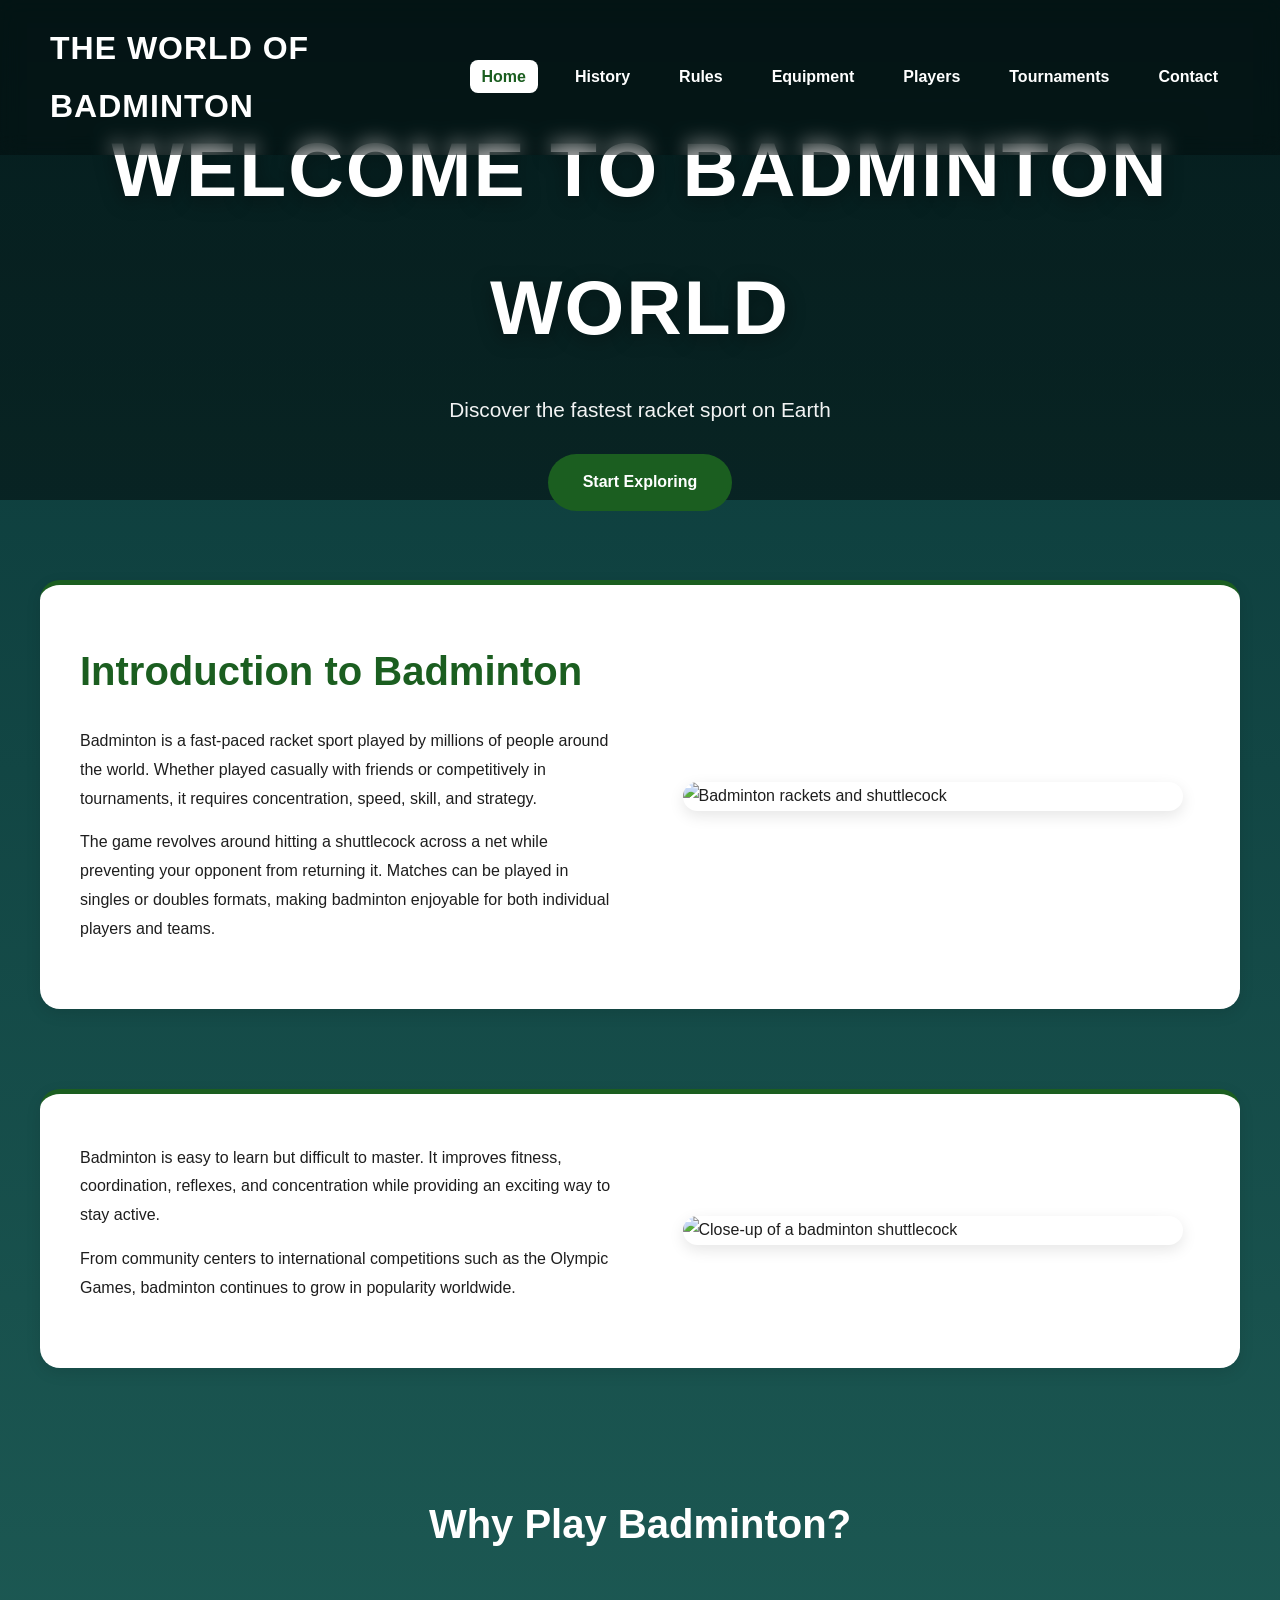
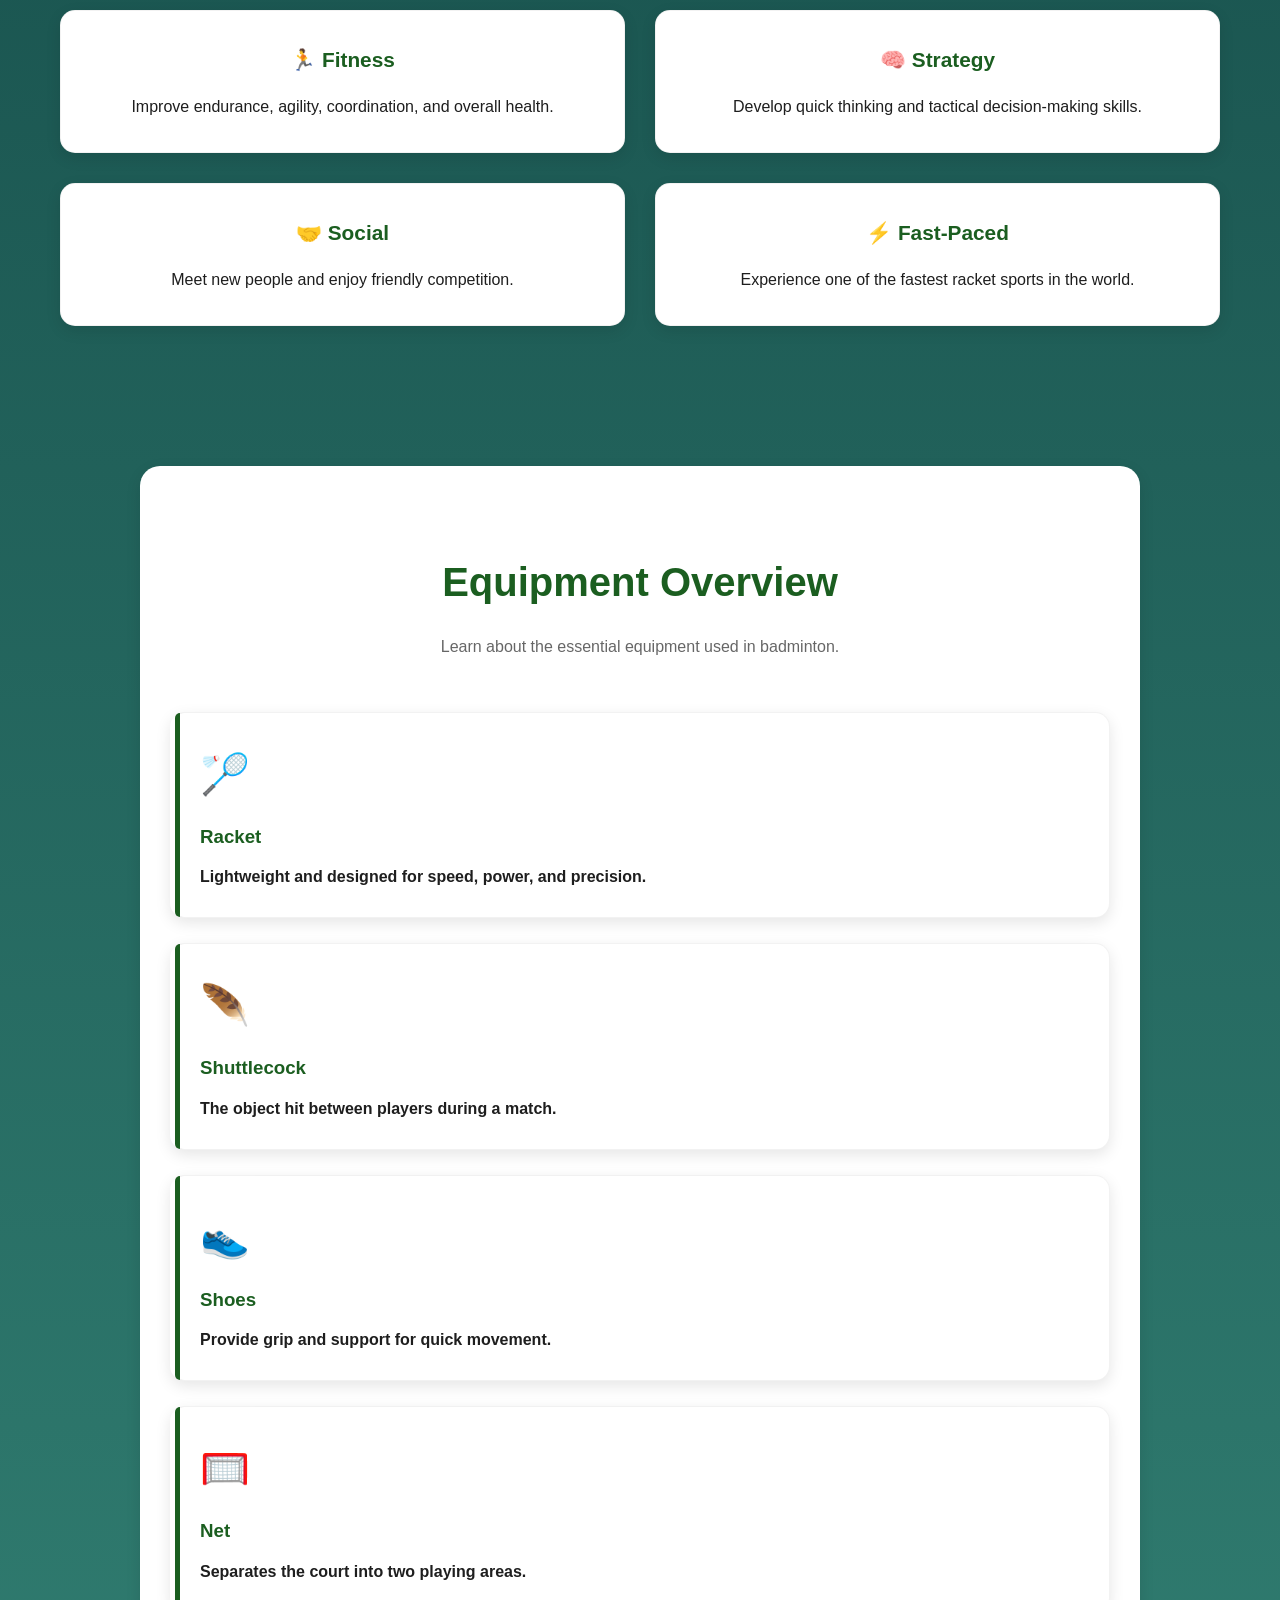
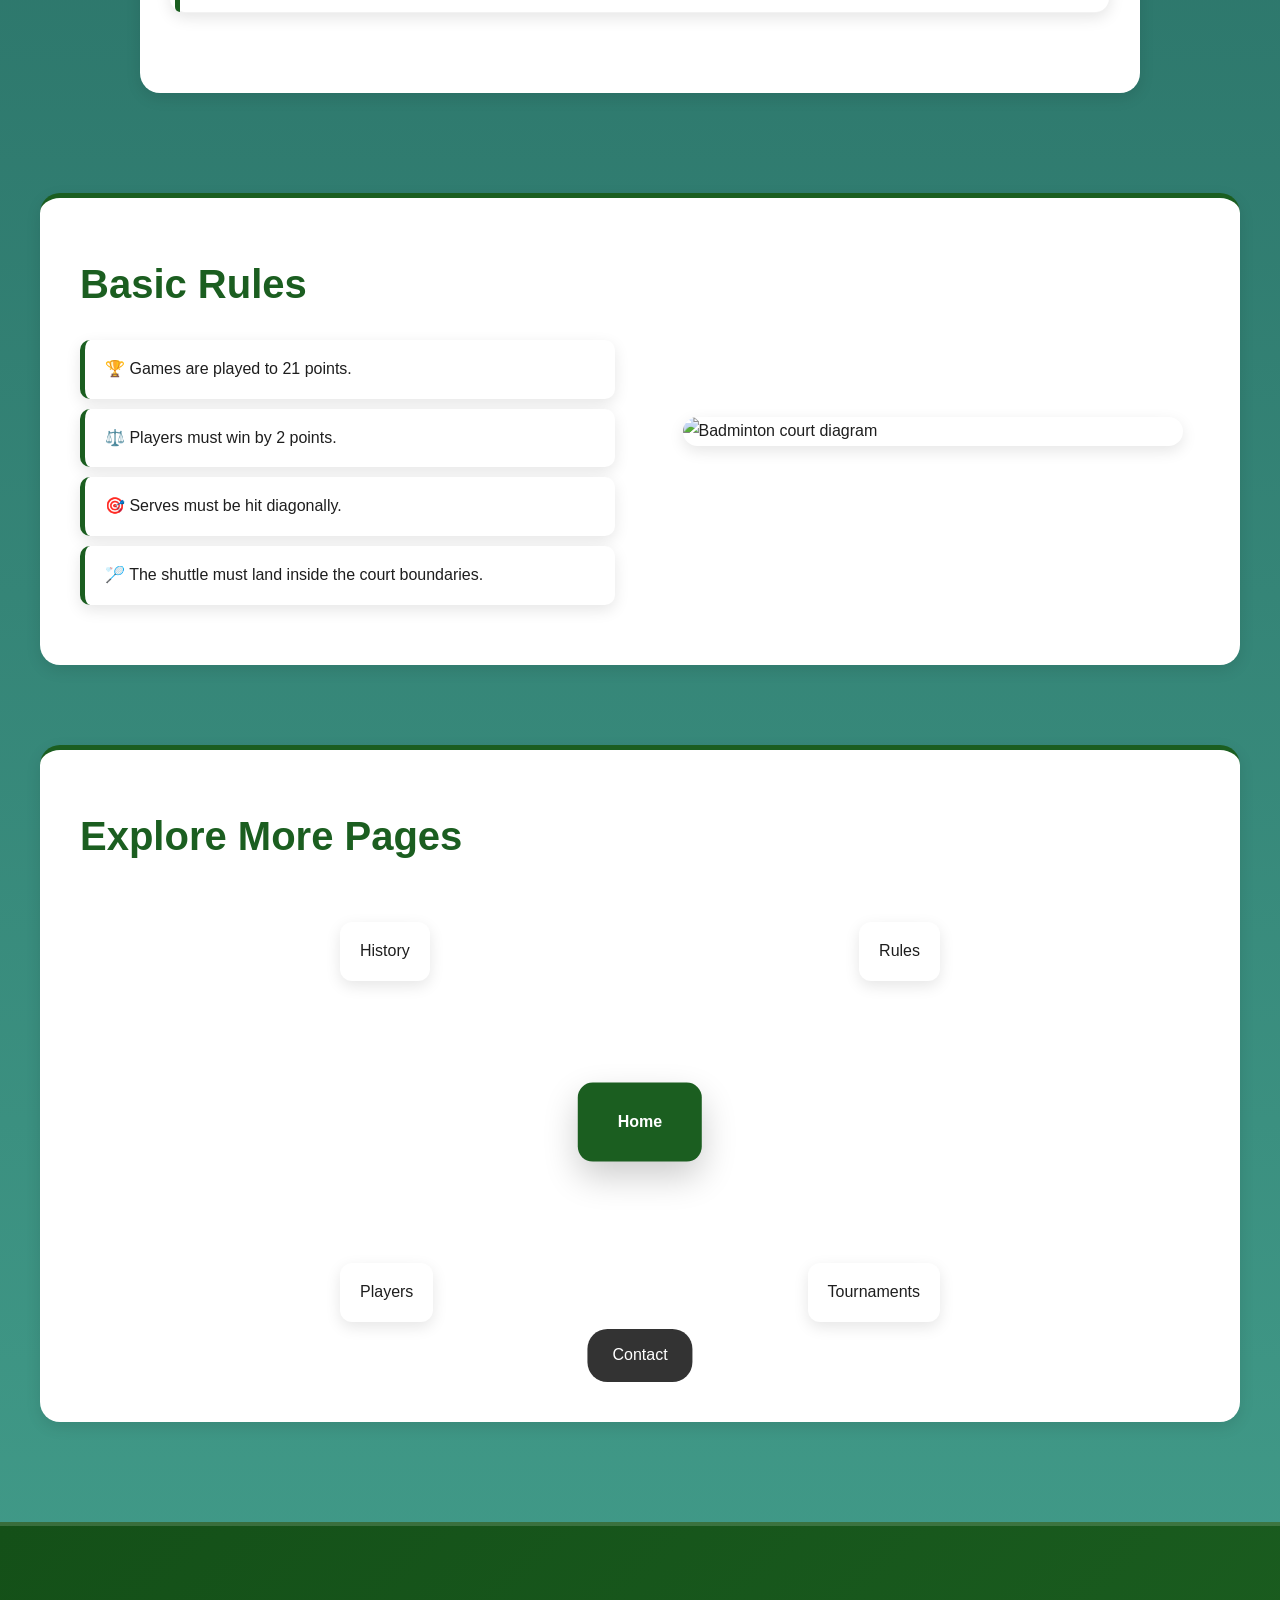
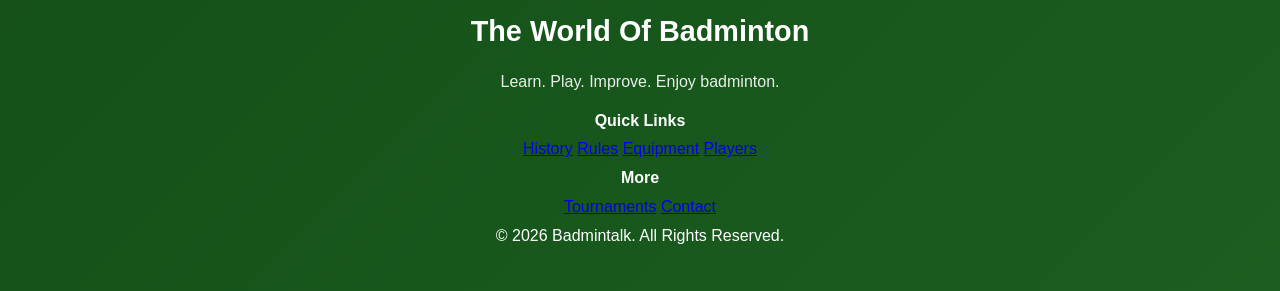
==== index.html @ 22f4d8a2 "final-project-first-update" ====
<!doctype html>
<html lang="en">
  <head>
    <meta charset="UTF-8" />
    <meta name="viewport" content="width=device-width, initial-scale=1.0" />

    <title>The World of Badminton | Home</title>

    <link rel="stylesheet" href="ext-styling/stylesheets.css" />
  </head>

  <body>
    <!-- move nav out of the hero so sticky/fixed behaviour applies to the viewport -->
    <nav class="navbar">
      <h1 class="logo">The World Of Badminton</h1>

      <ul class="nav-links">
        <li><a href="index.html" class="active">Home</a></li>
        <li><a href="history.html">History</a></li>
        <li><a href="rules.html">Rules</a></li>
        <li><a href="equipment.html">Equipment</a></li>
        <li><a href="players.html">Players</a></li>
        <li><a href="tournaments.html">Tournaments</a></li>
        <li><a href="contact.html">Contact</a></li>
      </ul>
    </nav>

    <!-- HERO SECTION -->
    <header class="hero">
      <div class="hero-content">
        <h2>WELCOME TO BADMINTON WORLD</h2>

        <p>Discover the fastest racket sport on Earth</p>

        <a href="#intro" class="hero-btn">Start Exploring</a>
      </div>
    </header>

    <main>
      <!-- INTRODUCTION -->
      <section id="intro" class="intro section">
        <div class="intro-text">
          <h2>Introduction to Badminton</h2>

          <p>
            Badminton is a fast-paced racket sport played by millions of people
            around the world. Whether played casually with friends or
            competitively in tournaments, it requires concentration, speed,
            skill, and strategy.
          </p>

          <p>
            The game revolves around hitting a shuttlecock across a net while
            preventing your opponent from returning it. Matches can be played in
            singles or doubles formats, making badminton enjoyable for both
            individual players and teams.
          </p>
        </div>

        <div class="intro-image">
          <img
            src="https://badmintonbangkok.com/wp-content/uploads/2024/10/steptodown.com529313-1024x676.jpg"
            alt="Badminton rackets and shuttlecock"
            loading="lazy" />
        </div>
      </section>

      <!-- INTRODUCTION PART 2 -->
      <section class="intro section">
        <div class="intro-text">
          <p>
            Badminton is easy to learn but difficult to master. It improves
            fitness, coordination, reflexes, and concentration while providing
            an exciting way to stay active.
          </p>

          <p>
            From community centers to international competitions such as the
            Olympic Games, badminton continues to grow in popularity worldwide.
          </p>
        </div>

        <div class="intro-image">
          <img
            src="https://blog.playo.co/wp-content/uploads/2017/05/feather-shuttlecocks.jpg"
            alt="Close-up of a badminton shuttlecock"
            loading="lazy" />
        </div>
      </section>

      <!-- BENEFITS -->
      <section class="benefits">
        <h2 style="color: white">Why Play Badminton?</h2>

        <div class="benefit-container">
          <div class="benefit-card">
            <h3>🏃 Fitness</h3>
            <p>Improve endurance, agility, coordination, and overall health.</p>
          </div>

          <div class="benefit-card">
            <h3>🧠 Strategy</h3>
            <p>Develop quick thinking and tactical decision-making skills.</p>
          </div>

          <div class="benefit-card">
            <h3>🤝 Social</h3>
            <p>Meet new people and enjoy friendly competition.</p>
          </div>

          <div class="benefit-card">
            <h3>⚡ Fast-Paced</h3>
            <p>Experience one of the fastest racket sports in the world.</p>
          </div>
        </div>
      </section>

      <!-- EQUIPMENT -->
      <section class="equipment">
        <h2>Equipment Overview</h2>

        <p class="equipment-intro">
          Learn about the essential equipment used in badminton.
        </p>

        <div class="timeline">
          <div class="timeline-item">
            <div class="icon">🏸</div>

            <h3>Racket</h3>

            <div class="card-preview">
              Lightweight and designed for speed, power, and precision.
            </div>

            <div class="card-details">
              A badminton racket is typically made from graphite or carbon
              fiber, allowing players to generate power while maintaining
              control.
            </div>
          </div>

          <div class="timeline-item">
            <div class="icon">🪶</div>

            <h3>Shuttlecock</h3>

            <div class="card-preview">
              The object hit between players during a match.
            </div>

            <div class="card-details">
              Shuttlecocks are made from feathers or synthetic materials and are
              designed to fly cork-first for maximum accuracy.
            </div>
          </div>

          <div class="timeline-item">
            <div class="icon">👟</div>

            <h3>Shoes</h3>

            <div class="card-preview">
              Provide grip and support for quick movement.
            </div>

            <div class="card-details">
              Specialized badminton shoes offer traction, cushioning, and
              stability during rapid direction changes.
            </div>
          </div>

          <div class="timeline-item">
            <div class="icon">🥅</div>

            <h3>Net</h3>

            <div class="card-preview">
              Separates the court into two playing areas.
            </div>

            <div class="card-details">
              The net stands at an official height of 1.55 metres and forms the
              central challenge of the game.
            </div>
          </div>
        </div>
      </section>

      <!-- RULES -->
      <section class="rules section">
        <div class="intro-text">
          <h2>Basic Rules</h2>

          <ul class="rules-list">
            <li>🏆 Games are played to 21 points.</li>
            <li>⚖️ Players must win by 2 points.</li>
            <li>🎯 Serves must be hit diagonally.</li>
            <li>🏸 The shuttle must land inside the court boundaries.</li>
          </ul>
        </div>

        <div class="intro-image">
          <img
            src="https://www.pescholar.com/wp-content/uploads/2015/03/The-Badminton-Court.png"
            alt="Badminton court diagram"
            loading="lazy" />
        </div>
      </section>

      <!-- EXPLORE MORE -->
      <section class="explore section">
        <h2>Explore More Pages</h2>

        <div class="hub">
          <a href="history.html" class="hub-item top-left"> History </a>

          <a href="rules.html" class="hub-item top-right"> Rules </a>

          <a href="index.html" class="hub-center"> Home </a>

          <a href="players.html" class="hub-item bottom-left"> Players </a>

          <a href="tournaments.html" class="hub-item bottom-right">
            Tournaments
          </a>

          <a href="contact.html" class="hub-contact"> Contact </a>
        </div>
      </section>
    </main>

    <!-- FOOTER -->
    <footer class="footer">
      <div class="footer-grid">
        <div class="footer-content">
          <h3>The World Of Badminton</h3>

          <p>Learn. Play. Improve. Enjoy badminton.</p>
        </div>

        <div>
          <h4>Quick Links</h4>

          <a href="history.html">History</a>
          <a href="rules.html">Rules</a>
          <a href="equipment.html">Equipment</a>
          <a href="players.html">Players</a>
        </div>

        <div>
          <h4>More</h4>

          <a href="tournaments.html">Tournaments</a>
          <a href="contact.html">Contact</a>
        </div>
      </div>

      <div class="footer-bottom">
        <p>© 2026 Badmintalk. All Rights Reserved.</p>
      </div>
    </footer>

    <button id="backToTop" class="back-to-top">↑ Top</button>

    <script>
      const btn = document.getElementById("backToTop");

      window.addEventListener("scroll", () => {
        if (window.scrollY > 300) {
          btn.classList.add("show");
        } else {
          btn.classList.remove("show");
        }
      });

      btn.addEventListener("click", () => {
        window.scrollTo({
          top: 0,
          behavior: "smooth",
        });
      });
    </script>
  </body>
</html>
---- ext-styling/stylesheets.css ----
/* ==========================================
   RESET
========================================== */

* {
  margin: 0;
  padding: 0;
  box-sizing: border-box;
}

html {
  scroll-behavior: smooth;
}

img {
  display: block;
}

/* ==========================================
   VARIABLES
========================================== */

:root {
  --primary-color: #1b5e20;
  --primary-dark: #145018;

  --background: #f5f7f6;
  --card: #ffffff;

  --text: #1e1e1e;
  --muted: rgba(0, 0, 0, 0.6);

  --shadow: 0 5px 15px rgba(0, 0, 0, 0.1);
  --shadow-hover: 0 15px 35px rgba(0, 0, 0, 0.2);

  --transition: all 0.3s ease;
}

/* ==========================================
   BODY
========================================== */

body {
  font-family: "Segoe UI", Roboto, Arial, sans-serif;

  background: #44a08d; /* fallback for old browsers */
  background: -webkit-linear-gradient(
    to bottom,
    #093637,
    #44a08d
  ); /* Chrome 10-25, Safari 5.1-6 */
  background: linear-gradient(
    to bottom,
    #093637,
    #44a08d
  ); /* W3C, IE 10+/ Edge, Firefox 16+, Chrome 26+, Opera 12+, Safari 7+ */

  color: var(--text);

  line-height: 1.8;

  overflow-x: hidden;
}

/* ==========================================
   HERO SECTION
========================================== */

.hero {
  position: relative;
  overflow: visible;

  height: 500px;

  color: white;

  display: flex;
  flex-direction: column;

  padding-top: 80px; /* add spacing so the hero content is not hidden beneath the fixed navbar */
}

.hero::before {
  content: "";

  position: absolute;
  inset: 0;

  background-image:
    linear-gradient(rgba(0, 0, 0, 0.45), rgba(0, 0, 0, 0.45)),
    url("https://images.openai.com/static-rsc-4/F_uAPFXqcrpmjZJTTaf5KxWS-yRHz08NlOrQGV2LNRx4NpGJl9BcJRtt8ZIvnO-WuC7kIMd8fxyaydSPtPWAZKSweG1m9QFOAY2MnLPBwS7YlMt0KnFQhBC_vXHfKa198QEHNE642cEExJNS7W6gVJNcdIFJjKU4L7k0ktnJ-wSKwg2uavGc6cbCDHh0Rzgw?purpose=fullsize");

  background-size: cover;
  background-position: center;

  z-index: -1;

  animation: zoomInOut 12s ease-in-out infinite;
}

@keyframes zoomInOut {
  0% {
    transform: scale(1);
  }

  50% {
    transform: scale(1.08);
  }

  100% {
    transform: scale(1);
  }
}

/* ==========================================
  NAVIGATION
========================================== */

.navbar {
  display: flex;
  justify-content: space-between;
  align-items: center;

  /* make navbar fixed to viewport so it stays visible while scrolling */
  position: fixed;
  top: 0;
  left: 0;
  right: 0;
  width: 100%;

  padding: 20px 50px;

  background: rgba(0, 0, 0, 0.3);
  transition: background 0.3s ease;

  backdrop-filter: blur(10px);

  z-index: 1000;
}

.logo {
  font-size: 2rem;
  font-weight: 800;

  letter-spacing: 1px;

  text-transform: uppercase;

  color: white;
}

.nav-links {
  display: flex;

  list-style: none;

  gap: 25px;
}

.nav-links a {
  text-decoration: none;

  color: white;

  font-weight: 600;

  padding: 8px 12px;

  border-radius: 8px;

  transition: var(--transition);
}

.nav-links a:hover {
  background: rgba(255, 255, 255, 0.15);

  color: white;
}

nav a.active {
  background: white;

  color: var(--primary-color);

  border-radius: 8px;
}

/* ==========================================
   HERO CONTENT
========================================== */

.hero-content {
  flex: 1;

  display: flex;
  flex-direction: column;

  justify-content: center;
  align-items: center;

  text-align: center;

  padding: 20px;
}

.hero-content h2 {
  font-size: clamp(3rem, 6vw, 5rem);

  font-weight: 800;

  letter-spacing: 2px;

  margin-bottom: 15px;

  text-shadow: 0 4px 20px rgba(0, 0, 0, 0.4);
}

.hero-content p {
  font-size: 1.3rem;

  opacity: 0.95;
}

.hero-btn {
  display: inline-block;

  margin-top: 25px;

  padding: 14px 35px;

  background: var(--primary-color);

  color: white;

  text-decoration: none;

  font-weight: 700;

  border-radius: 50px;

  transition: var(--transition);
}

.hero-btn:hover {
  background: var(--primary-dark);

  transform: translateY(-3px);
}

.history-hero::before {
  background-image:
    linear-gradient(rgba(0, 0, 0, 0.45), rgba(0, 0, 0, 0.45)),
    url("YOUR-HISTORY-IMAGE.jpg");
}

/* ==========================================
   SHARED SECTION STYLE
========================================== */

.section {
  max-width: 1200px;

  margin: 80px auto;

  padding: 50px 40px;
  border-top: 5px solid var(--primary-color);

  background: var(--card);

  border-radius: 20px;

  box-shadow: var(--shadow);

  transition:
    transform 0.3s ease,
    box-shadow 0.3s ease;
}

.section:hover {
  transform: translateY(-8px);

  box-shadow: var(--shadow-hover);
}

.section h2 {
  font-size: 2.5rem;
  color: var(--primary-color);
  margin-bottom: 25px;
}
/* ==========================================
   INTRO SECTIONS
========================================== */

.intro {
  display: flex;
  align-items: center;

  gap: 50px;

  background: var(--card);

  border-radius: 20px;

  box-shadow: var(--shadow);

  transition: var(--transition);
}

.intro-text {
  flex: 1;
}

.intro-text h2 {
  color: var(--primary-color);

  margin-bottom: 20px;

  font-size: 2.5rem;
}

.intro-text p {
  margin-bottom: 15px;

  line-height: 1.8;
}

.intro-image {
  flex: 1;

  display: flex;
  justify-content: center;
}

.intro-image img {
  width: 100%;

  max-width: 500px;

  height: auto;

  border-radius: 15px;

  box-shadow: var(--shadow);

  transition: transform 0.4s ease;
}

.intro-image img:hover {
  transform: scale(1.03);
}

/* ==========================================
   BENEFITS SECTION
========================================== */

.benefits {
  max-width: 1200px;

  margin: 80px auto;

  padding: 40px 20px;
}

.benefits h2 {
  text-align: center;

  color: var(--primary-color);

  margin-bottom: 50px;

  font-size: 2.5rem;
}

.benefit-container {
  display: grid;

  grid-template-columns: repeat(2, 1fr);

  gap: 30px;
}

.benefit-card {
  background: linear-gradient(145deg, #ffffff, #f3f7f4);
  border: 1px solid rgba(0, 0, 0, 0.05);

  padding: 30px;

  border-radius: 15px;

  text-align: center;

  box-shadow: var(--shadow);

  transition: var(--transition);
  background: white;
  border: 1px solid rgba(0, 0, 0, 0.05);

  padding: 30px;

  border-radius: 15px;

  box-shadow: 0 5px 15px rgba(0, 0, 0, 0.1);

  transition: 0.3s;
}

.benefit-card:hover {
  transform: translateY(-8px);

  box-shadow: var(--shadow-hover);
}

.benefit-card h3 {
  color: var(--primary-color);

  font-size: 1.3rem;

  margin-bottom: 15px;
}

.benefit-card p {
  color: var(--text);
}

/* ==========================================
   TABLET & MOBILE
========================================== */

@media (max-width: 768px) {
  .navbar {
    flex-direction: column;

    gap: 20px;

    padding: 20px;
  }

  .nav-links {
    flex-wrap: wrap;

    justify-content: center;
  }

  .intro {
    flex-direction: column;

    text-align: center;
  }

  .intro-image img {
    max-width: 100%;
  }

  .benefit-container {
    grid-template-columns: 1fr;
  }
}

.benefit-card:hover {
  transform: translateY(-8px);

  box-shadow: 0 15px 35px rgba(0, 0, 0, 0.2);
}

.benefit-card h3 {
  margin-bottom: 15px;
}

.equipment {
  max-width: 1000px;

  margin: 100px auto;

  padding: 80px 30px;

  text-align: center;

  background: var(--card);

  border-radius: 20px;

  box-shadow: var(--shadow);
}

.equipment h2 {
  color: var(--primary-color);

  margin-bottom: 15px;

  font-size: 2.5rem;
}

.equipment-intro {
  margin-bottom: 50px;

  color: var(--muted);
}

/* Timeline layout */
.timeline {
  display: flex;
  flex-direction: column;

  gap: 25px;
}

/* Equipment cards */
.timeline-item {
  background: white;
  border: 1px solid rgba(0, 0, 0, 0.05);
  position: relative;

  padding: 25px;

  border-radius: 15px;

  box-shadow: var(--shadow);

  text-align: left;

  transition: var(--transition);

  cursor: pointer;

  border-left: 5px solid transparent;
}

.timeline-item::before {
  content: "";

  position: absolute;

  top: 0;
  left: 0;

  width: 5px;
  height: 100%;

  background: var(--primary-color);

  border-radius: 10px 0 0 10px;
}

.timeline-item:hover {
  transform: translateY(-8px);

  box-shadow: var(--shadow-hover);
  background: white;
  border-left: 5px solid var(--primary-color);
}

.icon {
  font-size: 2.5rem;

  margin-bottom: 10px;
}

.timeline-item h3 {
  color: var(--primary-color);

  margin-bottom: 10px;
}

.card-preview {
  font-weight: 600;

  color: var(--text);
}

.card-details {
  max-height: 0;

  overflow: hidden;

  opacity: 0;

  margin-top: 0;

  transition: all 0.4s ease;

  color: var(--muted);
}

.timeline-item:hover .card-details {
  max-height: 300px;

  opacity: 1;

  margin-top: 15px;
}

/* ==========================================
   RULES SECTION
========================================== */

.rules {
  display: flex;

  align-items: center;

  gap: 50px;
}

.rules-list {
  list-style: none;
}

.rules-list li {
  background: white;

  margin: 10px 0;

  padding: 15px 20px;

  border-left: 5px solid var(--primary-color);

  border-radius: 10px;

  box-shadow: var(--shadow);

  transition: var(--transition);
}

.rules-list li:hover {
  transform: translateX(8px);

  border-left-width: 10px;

  box-shadow: var(--shadow-hover);
}

/* ==========================================
   EXPLORE HUB
========================================== */

.hub {
  position: relative;

  max-width: 600px;

  height: 400px;

  margin: 50px auto;
}

.hub-item {
  position: absolute;

  background: white;

  padding: 15px 20px;

  border-radius: 12px;

  text-decoration: none;

  color: var(--text);

  box-shadow: var(--shadow);

  transition: var(--transition);
}

.hub-item:hover {
  transform: scale(1.08);

  box-shadow: var(--shadow-hover);
}

.hub-center {
  position: absolute;

  top: 50%;
  left: 50%;

  transform: translate(-50%, -50%);

  background: var(--primary-color);

  color: white;

  padding: 25px 40px;

  border-radius: 15px;

  text-decoration: none;

  font-weight: bold;

  box-shadow: var(--shadow-hover);

  transition: var(--transition);
}

.hub-center:hover {
  transform: translate(-50%, -50%) scale(1.05);
}

.top-left {
  top: 0;
  left: 0;
}

.top-right {
  top: 0;
  right: 0;
}

.bottom-left {
  bottom: 0;
  left: 0;
}

.bottom-right {
  bottom: 0;
  right: 0;
}

.hub-contact {
  position: absolute;

  bottom: -60px;
  left: 50%;

  transform: translateX(-50%);

  background: #333;

  color: white;

  padding: 12px 25px;

  border-radius: 20px;

  text-decoration: none;

  transition: var(--transition);
}

.hub-contact:hover {
  background: black;

  transform: translateX(-50%) scale(1.05);
}

/* ==========================================
   FOOTER
========================================== */

.footer {
  background: linear-gradient(
    135deg,
    var(--primary-dark),
    var(--primary-color)
  );

  color: white;

  padding: 80px 20px 40px;

  margin-top: 100px;

  text-align: center;

  border-top: 4px solid rgba(255, 255, 255, 0.15);
}

.footer-content h3 {
  font-size: 1.8rem;

  margin-bottom: 10px;
}

.footer-content p {
  margin: 10px 0;

  opacity: 0.9;
}

.footer-small {
  margin-top: 20px;

  font-size: 0.85rem;

  opacity: 0.7;
}

/* ==========================================
   FINAL MOBILE POLISH
========================================== */

@media (max-width: 768px) {
  .rules {
    flex-direction: column;

    text-align: center;
  }

  .hub {
    height: auto;

    display: flex;

    flex-direction: column;

    gap: 20px;
  }

  .hub-item,
  .hub-center,
  .hub-contact {
    position: static;

    transform: none;

    width: 100%;
    text-align: center;
  }
}

/*back to top button*/

.back-to-top {
  position: fixed;
  bottom: 25px;
  right: 25px;

  background: var(--primary-color);
  color: white;

  border: none;
  border-radius: 50px;

  padding: 12px 16px;
  font-size: 14px;
  font-weight: bold;

  cursor: pointer;

  box-shadow: var(--shadow);

  opacity: 0;
  visibility: hidden;

  transform: translateY(20px);
  transition: all 0.3s ease;
}

.back-to-top:hover {
  background: var(--primary-dark);
  transform: translateY(-2px);
}

.back-to-top.show {
  opacity: 1;
  visibility: visible;
  transform: translateY(0);
}

/*timeline*/
.history-timeline {
  text-align: center;
}

.history-timeline h2 {
  color: var(--primary-color);
  margin-bottom: 40px;
}

.milestone-grid {
  display: grid;
  grid-template-columns: repeat(auto-fit, minmax(220px, 1fr));
  gap: 25px;
}

.milestone-card {
  background: white;
  padding: 30px;
  border-radius: 15px;
  box-shadow: var(--shadow);

  transition: all 0.3s ease;
}

.milestone-card:hover {
  transform: translateY(-10px);
  box-shadow: var(--shadow-hover);
}

.milestone-card h3 {
  color: var(--primary-color);
  font-size: 2rem;
  margin-bottom: 10px;
}

/* History Fun Facts */

.history-facts {
  text-align: center;
}

.history-facts h2 {
  color: var(--primary-color);
  margin-bottom: 50px;
}

.facts-grid {
  display: grid;
  grid-template-columns: repeat(auto-fit, minmax(240px, 1fr));

  gap: 30px;
}

.fact-card {
  background: white;

  padding: 35px 25px;

  border-radius: 20px;

  box-shadow: var(--shadow);

  transition: all 0.3s ease;
}

.fact-card:hover {
  transform: translateY(-10px);

  box-shadow: var(--shadow-hover);
}

.fact-icon {
  font-size: 3rem;

  margin-bottom: 20px;
}

.fact-card h3 {
  color: var(--primary-color);

  margin-bottom: 15px;
}

.history-end {
  text-align: center;
}

.history-end h2 {
  color: var(--primary-color);

  margin-bottom: 20px;
}

.history-end p {
  max-width: 700px;

  margin: 0 auto 30px;

  font-size: 1.1rem;
}

.history-btn {
  display: inline-block;

  background: var(--primary-color);
  color: white;

  padding: 15px 35px;

  border-radius: 50px;

  text-decoration: none;
  font-weight: 600;

  transition: all 0.3s ease;
}

.history-btn:hover {
  background: var(--primary-dark);

  transform: translateY(-3px);
}

/* RULES PAGE */

.scoring {
  text-align: center;
}

.scoring h2 {
  color: var(--primary-color);
  margin-bottom: 50px;
}

.score-grid {
  display: grid;
  grid-template-columns: repeat(auto-fit, minmax(220px, 1fr));

  gap: 30px;

  margin-top: 40px;
}

/* =========================
   SCORING SYSTEM SECTION
========================= */

.scoring-system {
  text-align: center;
}

.score-grid {
  display: grid;
  grid-template-columns: repeat(2, 1fr);
  gap: 30px;
  margin-top: 40px;
}

/* CARD WRAPPER */
.score-card {
  perspective: 1200px;
}

/* INNER FLIP MECHANISM */
.score-card-inner {
  position: relative;
  width: 100%;
  min-height: 220px;

  transition: transform 0.8s ease;
  transform-style: preserve-3d;
}

/* FLIP ON HOVER */
.score-card:hover .score-card-inner {
  transform: rotateY(180deg);
}

/* FRONT + BACK */
.score-card-front,
.score-card-back {
  position: absolute;
  inset: 0;

  background: var(--card);
  border-radius: 16px;
  padding: 25px;

  box-shadow: var(--shadow);
  backface-visibility: hidden;

  display: flex;
  flex-direction: column;
  justify-content: center;
}

/* FRONT STYLE */
.score-card-front h3 {
  color: var(--primary-color);
  margin-bottom: 10px;
}

/* BACK SIDE */
.score-card-back {
  transform: rotateY(180deg);
  text-align: left;
}

.score-card-back h3 {
  color: var(--primary-dark);
  margin-bottom: 10px;
}

/* HOVER LIFT EFFECT */
.score-card:hover {
  transform: translateY(-6px);
  transition: 0.3s ease;
}

/* RESPONSIVE */
@media (max-width: 768px) {
  .score-grid {
    grid-template-columns: 1fr;
  }
}

/* =========================
   COURT LAYOUT (PRO VERSION)
========================= */

.court-layout h2 {
  text-align: center;
  color: var(--primary-color);
  margin-bottom: 40px;
  font-size: 2.2rem;
}

.court-intro {
  display: grid;
  grid-template-columns: 1fr 1fr;
  gap: 50px;
  align-items: center;
}

/* TEXT SIDE */
.court-text {
  font-size: 1.1rem;
  line-height: 1.8;
  color: var(--text);
}

.court-text p {
  margin-bottom: 20px;
}

/* IMAGE SIDE */
.court-image {
  display: flex;
  justify-content: center;
  align-items: center;
}

.court-image img {
  width: 100%;
  max-width: 520px;

  border-radius: 16px;
  box-shadow: var(--shadow);

  transition:
    transform 0.4s ease,
    box-shadow 0.4s ease;
}

.court-image img:hover {
  transform: scale(1.03);
  box-shadow: var(--shadow-hover);
}

/* RESPONSIVE */
@media (max-width: 768px) {
  .court-intro {
    grid-template-columns: 1fr;
    text-align: center;
  }

  .court-text {
    text-align: center;
  }
}

/* =========================
   INTERACTIVE COURT SECTION
========================= */

.court-interactive {
  display: grid;
  grid-template-columns: 1fr 1.2fr;
  gap: 50px;
  align-items: center;
}

/* LEFT PANEL */
.court-controls p {
  font-size: 1.2rem;
  margin-bottom: 20px;
  color: var(--text);
}

.court-labels {
  display: flex;
  flex-direction: column;
  gap: 15px;
}

.label {
  background: white;
  padding: 15px 20px;
  border-radius: 12px;
  box-shadow: var(--shadow);
  cursor: pointer;
  transition: 0.3s ease;
  font-weight: 600;
}

.label:hover {
  transform: translateX(8px);
  background: var(--primary-color);
  color: white;
}

/* COURT IMAGE WRAPPER */
.court-wrapper {
  position: relative;
  max-width: 600px;
}

.court-wrapper img {
  width: 100%;
  border-radius: 15px;
  box-shadow: var(--shadow);
}

/* OVERLAYS (HIGHLIGHT ZONES) */
.overlay {
  position: absolute;
  inset: 0;
  opacity: 0;
  transition: 0.4s ease;
}

/* Singles highlight */
.singles-overlay {
  background: rgba(0, 255, 100, 0.15);
}

/* Doubles highlight */
.doubles-overlay {
  background: rgba(0, 150, 255, 0.15);
}

/* Service highlight */
.service-overlay {
  background: rgba(255, 165, 0, 0.15);
}

/* HOVER TRIGGERS */

/* Singles */
.singles:hover ~ .court-wrapper .singles-overlay {
  opacity: 1;
}

/* Doubles */
.doubles:hover ~ .court-wrapper .doubles-overlay {
  opacity: 1;
}

/* Service */
.service:hover ~ .court-wrapper .service-overlay {
  opacity: 1;
}

/* RESPONSIVE */
@media (max-width: 768px) {
  .court-interactive {
    grid-template-columns: 1fr;
    text-align: center;
  }
}

/* =========================
   COURT ZONE MAPPING SYSTEM
========================= */

.court-wrapper {
  position: relative;
  max-width: 600px;
}

/* BASE IMAGE */
.court-wrapper img {
  width: 100%;
  display: block;
  border-radius: 15px;
  box-shadow: var(--shadow);
}

/* BASE ZONE STYLE */
.zone {
  position: absolute;
  opacity: 0;
  transition: 0.4s ease;
}

/* =========================
   SINGLES COURT (INNER LINES)
   (approx 20% inset from sides)
========================= */

.singles {
  top: 5%;
  bottom: 5%;
  left: 20%;
  right: 20%;
  background: rgba(0, 255, 100, 0.18);
}

/* =========================
   DOUBLES COURT (FULL WIDTH)
========================= */

.doubles {
  top: 5%;
  bottom: 5%;
  left: 5%;
  right: 5%;
  background: rgba(0, 150, 255, 0.15);
}

/* =========================
   SERVICE ZONES (LEFT/RIGHT)
   front half of court
========================= */

.service-left {
  top: 50%;
  bottom: 5%;
  left: 5%;
  right: 50%;
  background: rgba(255, 165, 0, 0.18);
}

.service-right {
  top: 50%;
  bottom: 5%;
  left: 50%;
  right: 5%;
  background: rgba(255, 165, 0, 0.18);
}

::selection {
  background: var(--primary-color);
  color: white;
}
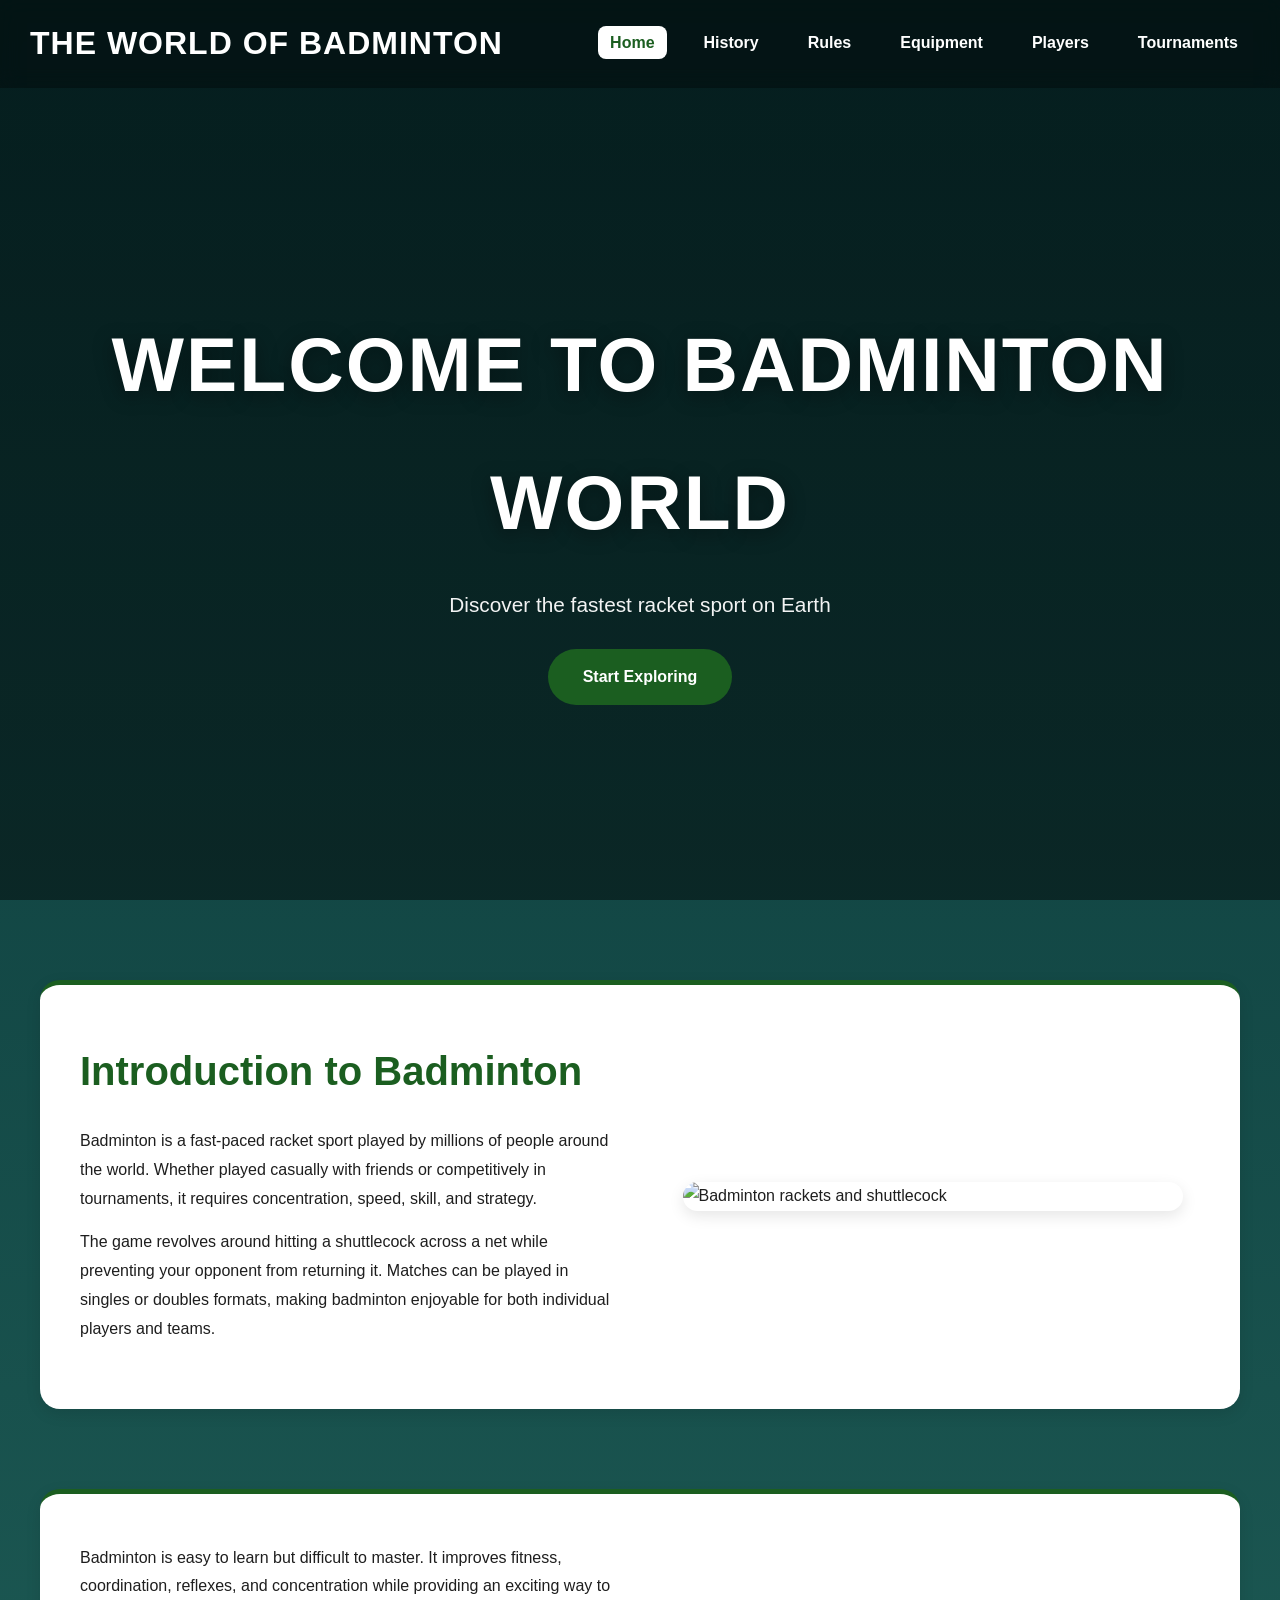
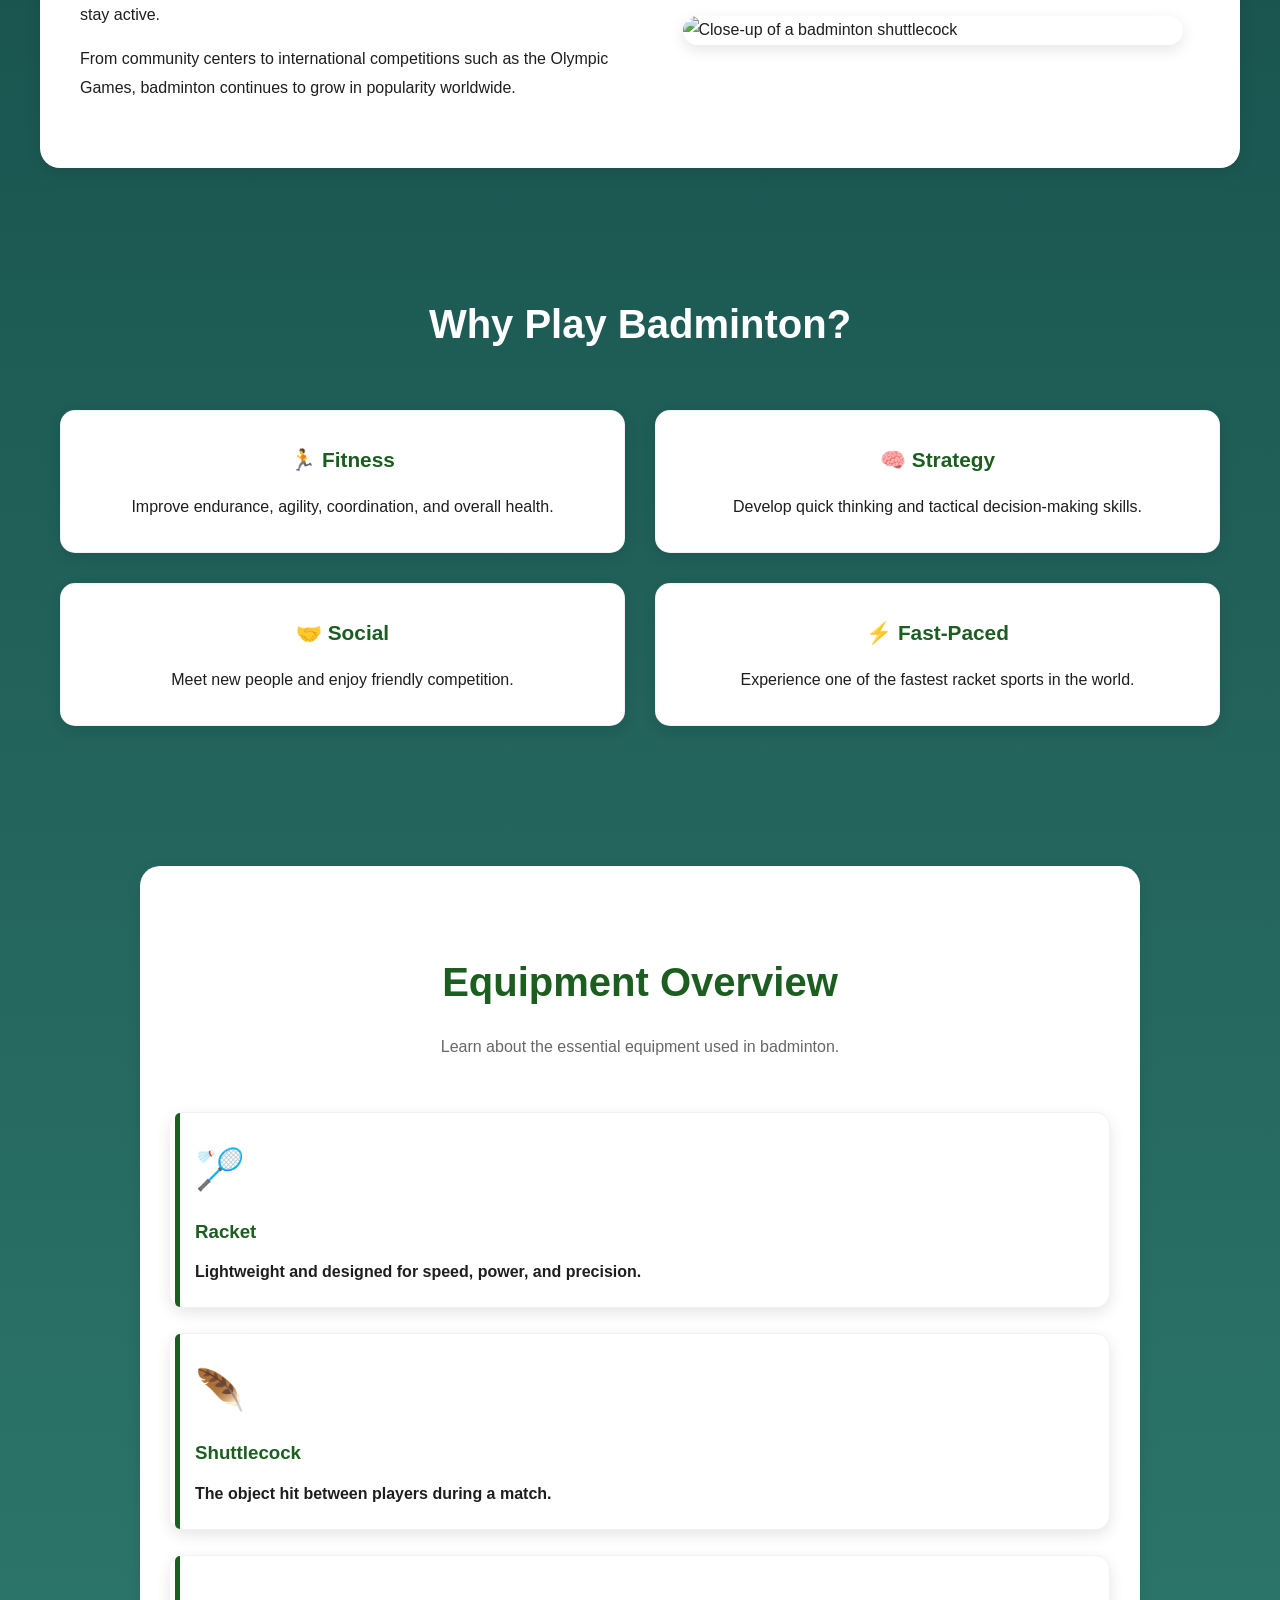
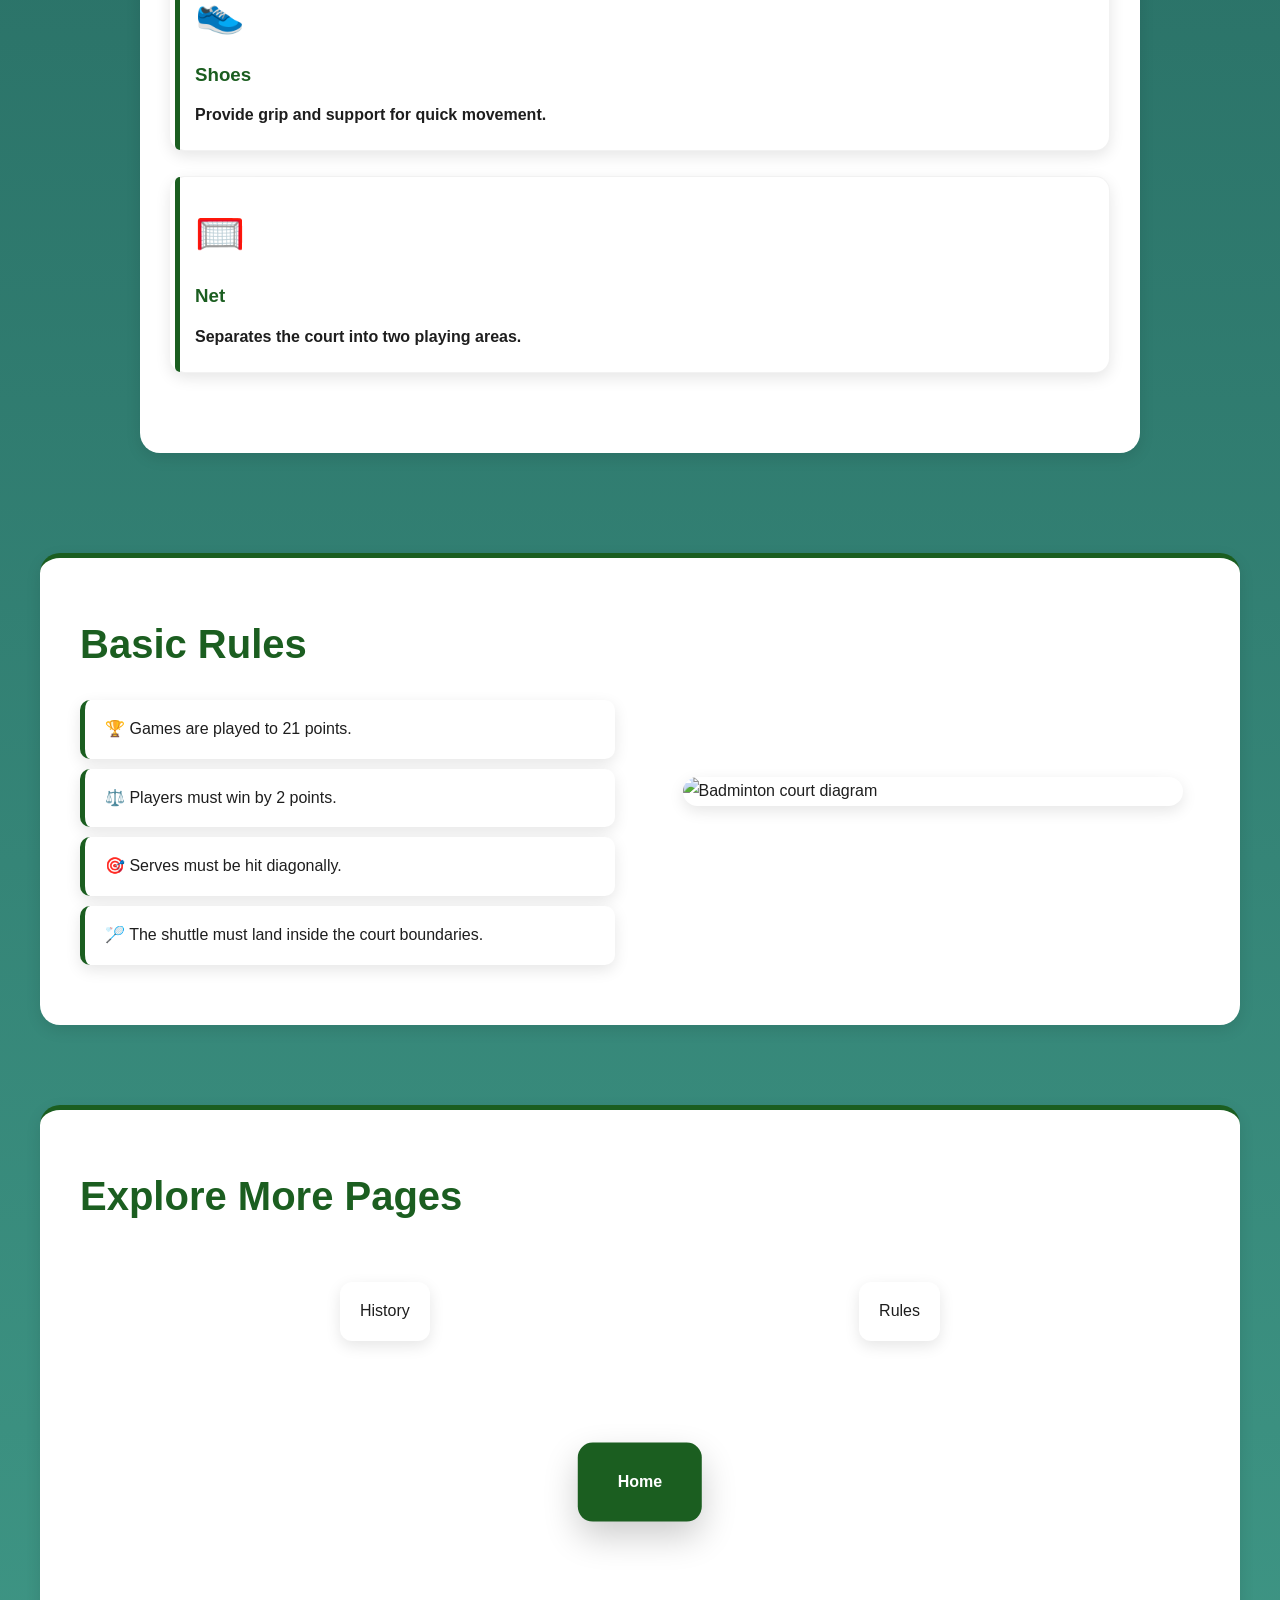
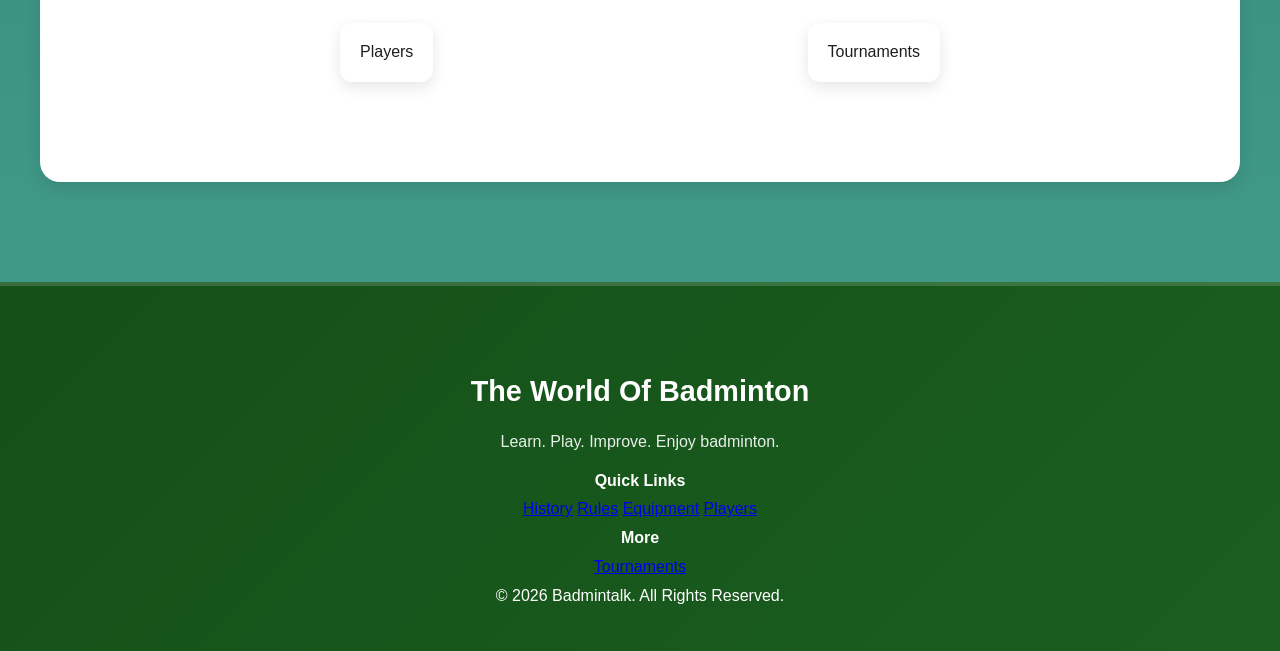
==== commit 9ae29296: "day 2-update" ====
--- a/index.html
+++ b/index.html
@@ -21,7 +21,6 @@
         <li><a href="equipment.html">Equipment</a></li>
         <li><a href="players.html">Players</a></li>
         <li><a href="tournaments.html">Tournaments</a></li>
-        <li><a href="contact.html">Contact</a></li>
       </ul>
     </nav>
 
@@ -224,8 +223,6 @@
           <a href="tournaments.html" class="hub-item bottom-right">
             Tournaments
           </a>
-
-          <a href="contact.html" class="hub-contact"> Contact </a>
         </div>
       </section>
     </main>
@@ -252,7 +249,6 @@
           <h4>More</h4>
 
           <a href="tournaments.html">Tournaments</a>
-          <a href="contact.html">Contact</a>
         </div>
       </div>
 
@@ -281,5 +277,30 @@
         });
       });
     </script>
+
+    <!--Add JavaScript for navbar shrink on scroll -->
+    <script>
+      const navbar = document.querySelector(".navbar");
+
+      window.addEventListener("scroll", () => {
+        if (window.scrollY > 100) {
+          navbar.classList.add("shrink");
+        } else {
+          navbar.classList.remove("shrink");
+        }
+      });
+    </script>
+
+    <script>
+      const navbar = document.querySelector(".navbar");
+
+      window.addEventListener("scroll", () => {
+        if (window.scrollY > 100) {
+          navbar.classList.add("shrink");
+        } else {
+          navbar.classList.remove("shrink");
+        }
+      });
+    </script>
   </body>
 </html>
--- a/ext-styling/stylesheets.css
+++ b/ext-styling/stylesheets.css
@@ -13,6 +13,8 @@
 }
 
 img {
+  max-width: 100%;
+  height: auto;
   display: block;
 }
 
@@ -34,6 +36,7 @@
   --shadow-hover: 0 15px 35px rgba(0, 0, 0, 0.2);
 
   --transition: all 0.3s ease;
+  --nav-height: 100px;
 }
 
 /* ==========================================
@@ -70,14 +73,16 @@
   position: relative;
   overflow: visible;
 
-  height: 500px;
+  min-height: 100vh;
 
   color: white;
 
   display: flex;
   flex-direction: column;
 
-  padding-top: 80px; /* add spacing so the hero content is not hidden beneath the fixed navbar */
+  padding-top: calc(
+    var(--nav-height)
+  ); /* add spacing so the hero content is not hidden beneath the fixed navbar */
 }
 
 .hero::before {
@@ -126,16 +131,25 @@
   top: 0;
   left: 0;
   right: 0;
-  width: 100%;
-
-  padding: 20px 50px;
+
+  margin: 0;
+  padding: 15px 30px;
+  height: calc(var(--nav-height)+40px); /* account for padding */
 
   background: rgba(0, 0, 0, 0.3);
   transition: background 0.3s ease;
+  transition: all 0.3s ease;
 
   backdrop-filter: blur(10px);
+  will-change: background, padding;
 
   z-index: 1000;
+}
+
+.navbar.shrink {
+  padding: 10px 40px;
+  background: rgba(0, 0, 0, 0.6);
+  backdrop-filter: blur(12px);
 }
 
 .logo {
@@ -149,7 +163,12 @@
   color: white;
 }
 
+.navbar.shrink .logo {
+  font-size: 1.5rem;
+}
+
 .nav-links {
+  flex-wrap: wrap;
   display: flex;
 
   list-style: none;
@@ -213,6 +232,16 @@
   margin-bottom: 15px;
 
   text-shadow: 0 4px 20px rgba(0, 0, 0, 0.4);
+}
+
+@media (max-width: 768px) {
+  .hero-content h2 {
+    font-size: 2.5rem;
+  }
+
+  .hero-content p {
+    font-size: 1rem;
+  }
 }
 
 .hero-content p {
@@ -432,7 +461,11 @@
 
     gap: 20px;
 
-    padding: 20px;
+    padding: 15px;
+  }
+
+  .logo {
+    font-size: 1.5rem;
   }
 
   .nav-links {
@@ -453,6 +486,22 @@
 
   .benefit-container {
     grid-template-columns: 1fr;
+  }
+
+  .section {
+    padding: 30px 20px;
+    margin: 50px 15px;
+  }
+  .timeline-item {
+    padding: 20px;
+  }
+
+  .hub {
+    width: 100%;
+  }
+
+  .score-card:hover .score-card-inner {
+    transform: none;
   }
 }
 
@@ -510,7 +559,7 @@
   border: 1px solid rgba(0, 0, 0, 0.05);
   position: relative;
 
-  padding: 25px;
+  padding: 20px;
 
   border-radius: 15px;
 
@@ -635,6 +684,7 @@
 
 .hub {
   position: relative;
+  height: 400px;
 
   max-width: 600px;
 
@@ -1192,7 +1242,7 @@
 /* COURT IMAGE WRAPPER */
 .court-wrapper {
   position: relative;
-  max-width: 600px;
+  width: 100%;
 }
 
 .court-wrapper img {
@@ -1323,3 +1373,94 @@
   background: var(--primary-color);
   color: white;
 }
+
+/* ==========================================
+   EQUIPMENT GALLERY
+========================================== */
+
+.equipment-gallery {
+  text-align: center;
+}
+
+.equipment-gallery h2 {
+  color: var(--primary-color);
+  margin-bottom: 15px;
+}
+
+.gallery-intro {
+  max-width: 700px;
+  margin: 0 auto 40px;
+  color: var(--muted);
+}
+
+.gallery-grid {
+  display: grid;
+  grid-template-columns: repeat(auto-fit, minmax(280px, 1fr));
+  gap: 30px;
+}
+
+.gallery-card {
+  background: white;
+
+  border-radius: 20px;
+
+  overflow: hidden;
+
+  box-shadow: var(--shadow);
+
+  transition:
+    transform 0.3s ease,
+    box-shadow 0.3s ease;
+
+  cursor: pointer;
+}
+
+.gallery-card:hover {
+  transform: translateY(-10px);
+
+  box-shadow: var(--shadow-hover);
+}
+
+.gallery-card img {
+  width: 100%;
+
+  height: 250px;
+
+  object-fit: cover;
+
+  transition: transform 0.4s ease;
+}
+
+.gallery-card:hover img {
+  transform: scale(1.08);
+}
+
+.gallery-card figcaption {
+  padding: 25px;
+}
+
+.gallery-card h3 {
+  color: var(--primary-color);
+
+  margin-bottom: 10px;
+}
+
+.gallery-card p {
+  color: var(--muted);
+
+  font-size: 0.95rem;
+}
+
+@media (max-width: 768px) {
+  .gallery-grid {
+    grid-template-columns: 1fr;
+  }
+
+  .gallery-card img {
+    height: 220px;
+  }
+}
+
+#tips {
+  text-align: center;
+}
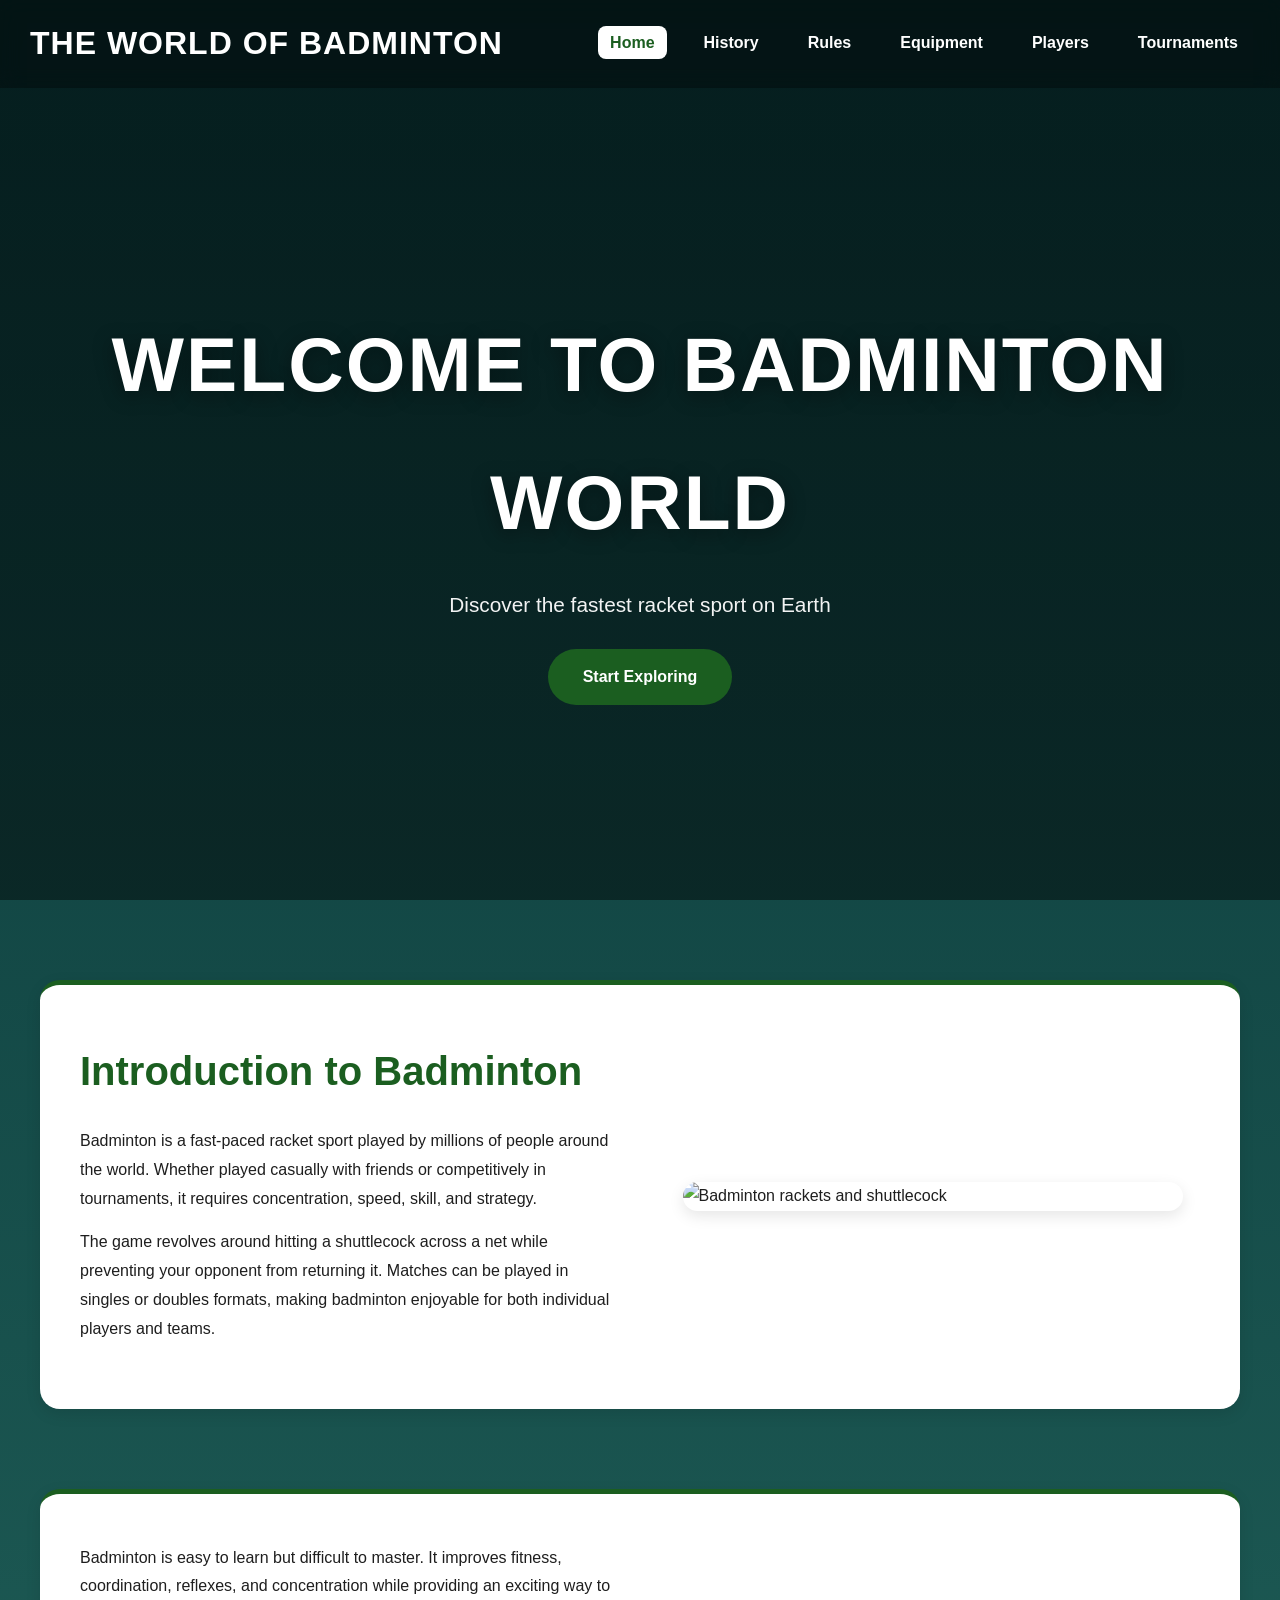
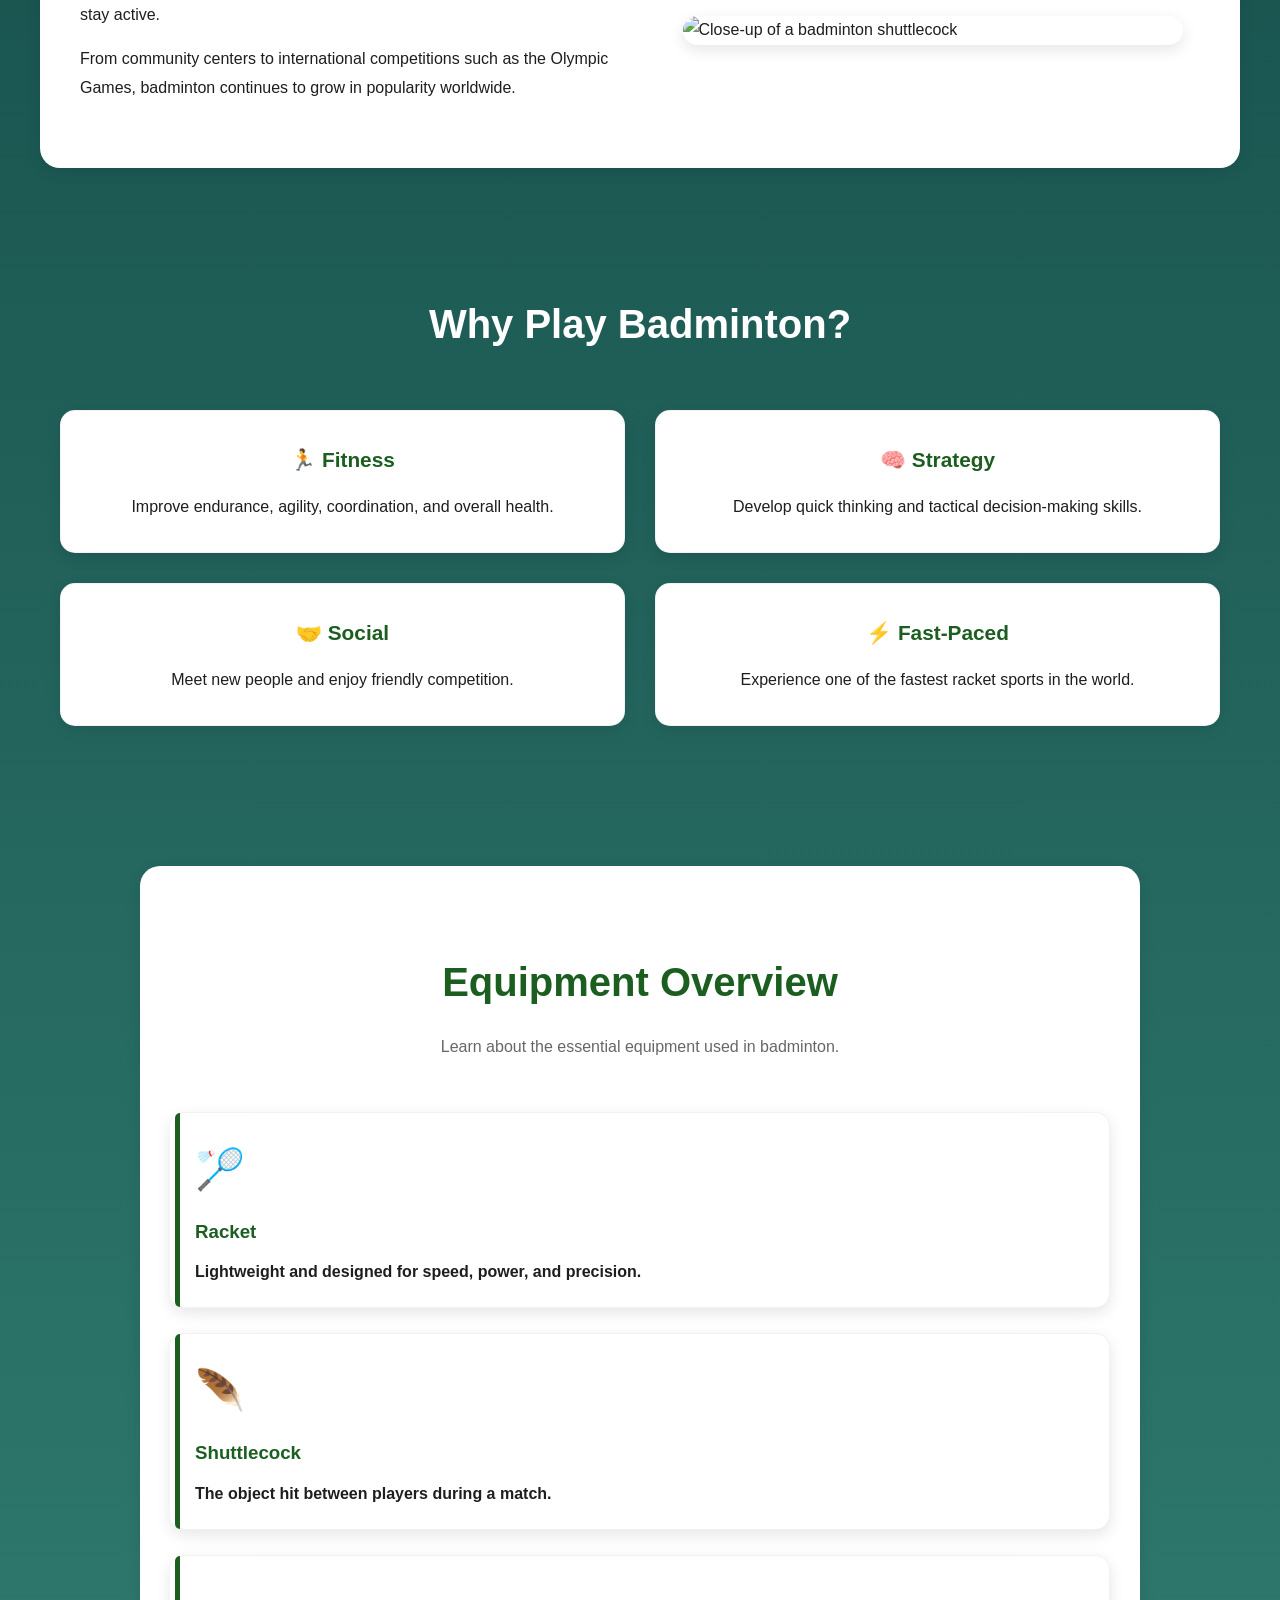
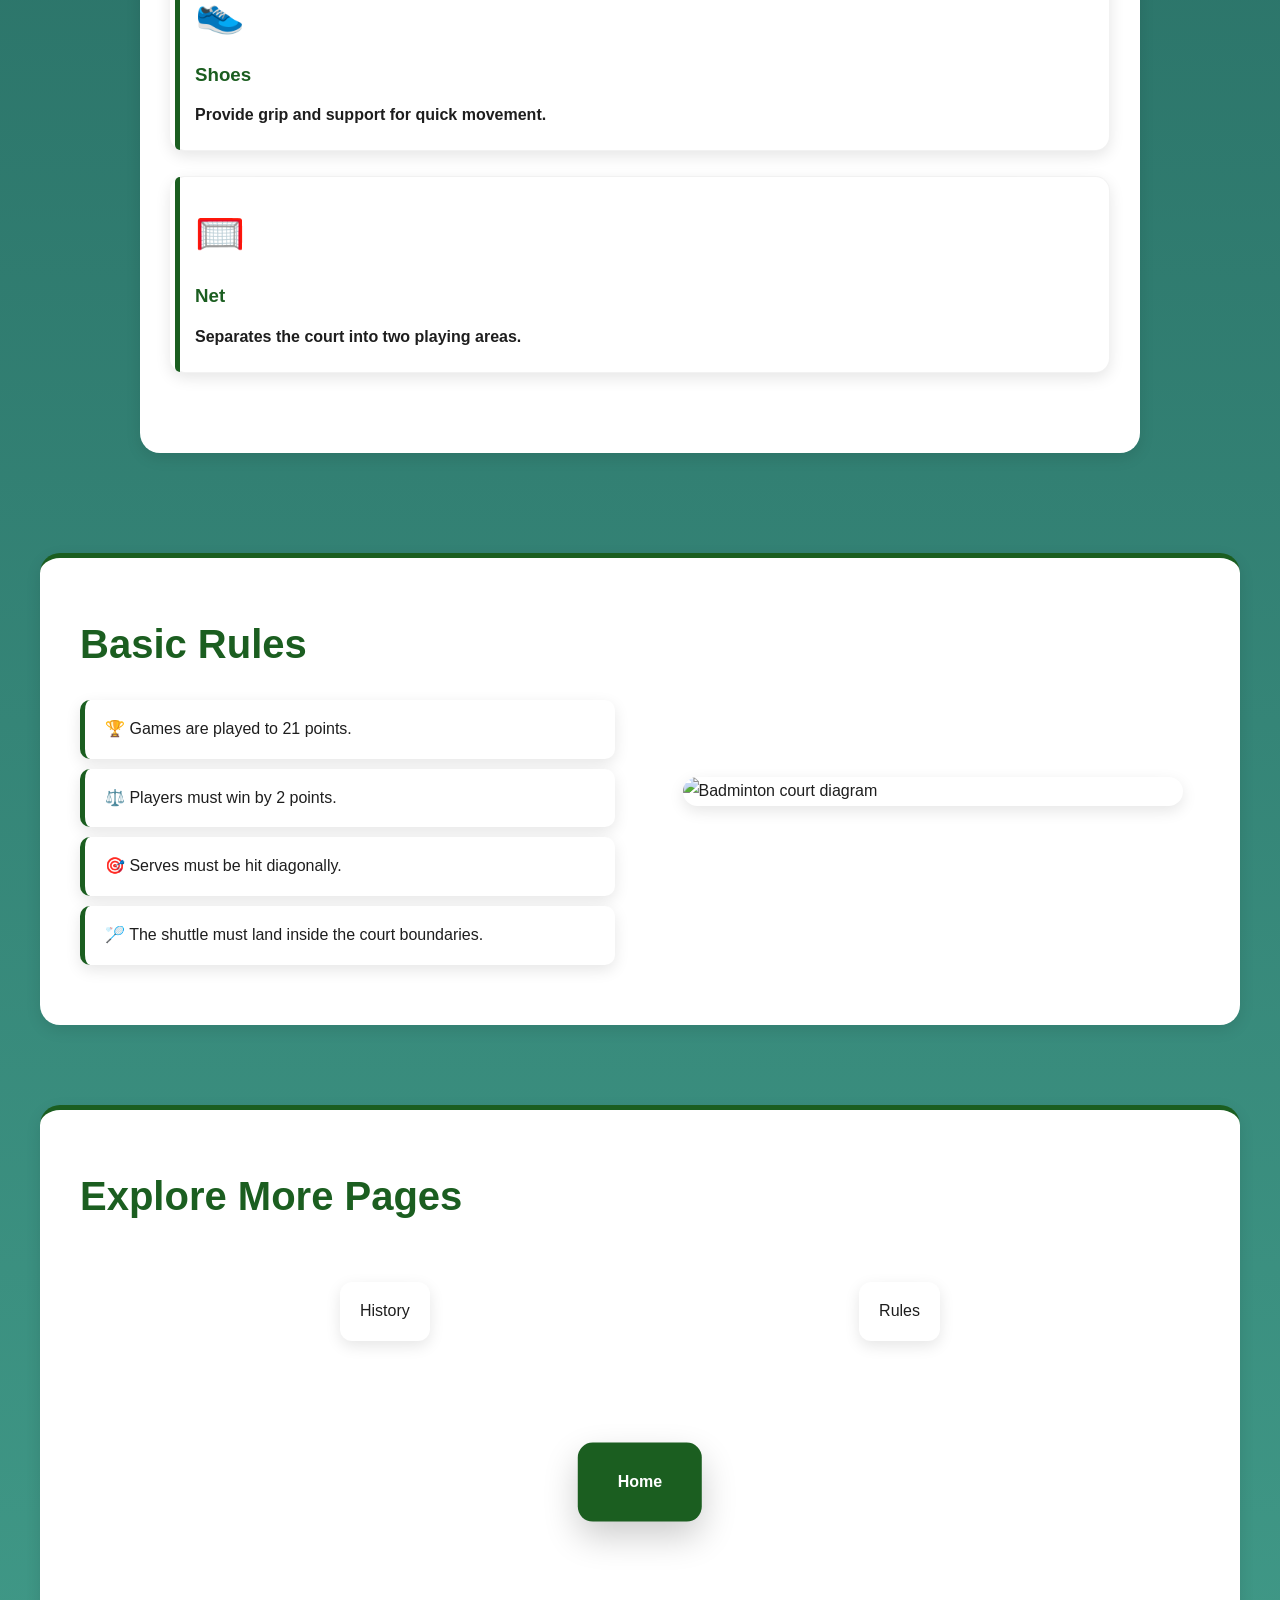
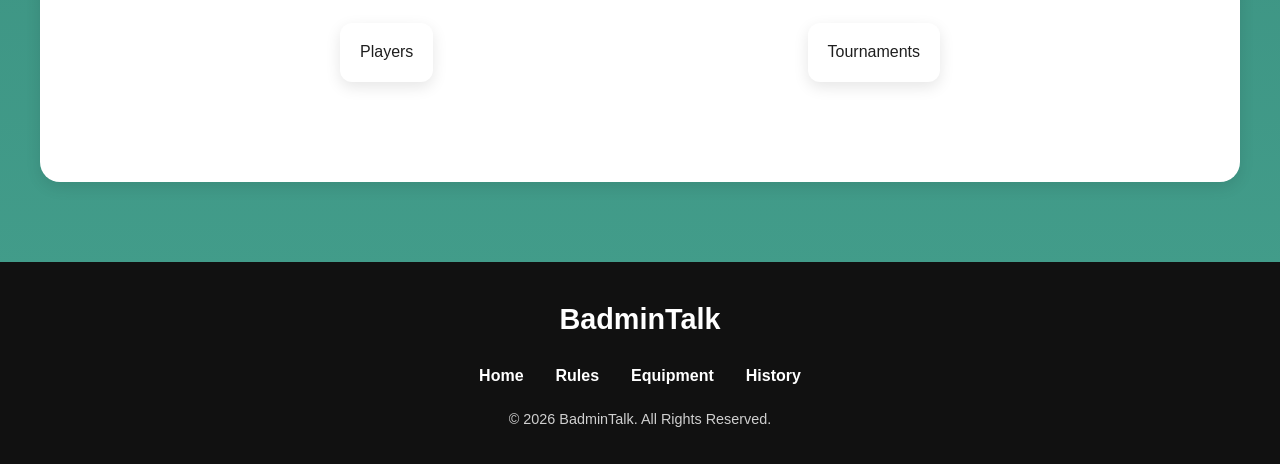
==== commit 55c59fc1: "update 3" ====
--- a/index.html
+++ b/index.html
@@ -229,31 +229,17 @@
 
     <!-- FOOTER -->
     <footer class="footer">
-      <div class="footer-grid">
-        <div class="footer-content">
-          <h3>The World Of Badminton</h3>
-
-          <p>Learn. Play. Improve. Enjoy badminton.</p>
-        </div>
-
-        <div>
-          <h4>Quick Links</h4>
-
-          <a href="history.html">History</a>
+      <div class="footer-content">
+        <h3>BadminTalk</h3>
+
+        <div class="footer-links">
+          <a href="index.html">Home</a>
           <a href="rules.html">Rules</a>
           <a href="equipment.html">Equipment</a>
-          <a href="players.html">Players</a>
-        </div>
-
-        <div>
-          <h4>More</h4>
-
-          <a href="tournaments.html">Tournaments</a>
-        </div>
-      </div>
-
-      <div class="footer-bottom">
-        <p>© 2026 Badmintalk. All Rights Reserved.</p>
+          <a href="history.html">History</a>
+        </div>
+
+        <p>&copy; 2026 BadminTalk. All Rights Reserved.</p>
       </div>
     </footer>
 
@@ -279,18 +265,6 @@
     </script>
 
     <!--Add JavaScript for navbar shrink on scroll -->
-    <script>
-      const navbar = document.querySelector(".navbar");
-
-      window.addEventListener("scroll", () => {
-        if (window.scrollY > 100) {
-          navbar.classList.add("shrink");
-        } else {
-          navbar.classList.remove("shrink");
-        }
-      });
-    </script>
-
     <script>
       const navbar = document.querySelector(".navbar");
 
--- a/ext-styling/stylesheets.css
+++ b/ext-styling/stylesheets.css
@@ -798,45 +798,61 @@
 ========================================== */
 
 .footer {
-  background: linear-gradient(
-    135deg,
-    var(--primary-dark),
-    var(--primary-color)
-  );
-
+  background: #111;
   color: white;
-
-  padding: 80px 20px 40px;
-
-  margin-top: 100px;
-
+  padding: 2rem 1rem;
   text-align: center;
-
-  border-top: 4px solid rgba(255, 255, 255, 0.15);
 }
 
 .footer-content h3 {
+  margin-bottom: 1rem;
   font-size: 1.8rem;
-
-  margin-bottom: 10px;
-}
-
-.footer-content p {
-  margin: 10px 0;
-
-  opacity: 0.9;
-}
-
-.footer-small {
-  margin-top: 20px;
-
-  font-size: 0.85rem;
-
-  opacity: 0.7;
+}
+
+.footer-links {
+  display: flex;
+  justify-content: center;
+  gap: 2rem;
+  flex-wrap: wrap;
+  margin-bottom: 1rem;
+}
+
+.footer-links a {
+  color: white;
+  text-decoration: none;
+  font-weight: 600;
+  transition: 0.3s ease;
+  position: relative;
+}
+
+.footer-links a:hover {
+  color: #00c853;
+}
+
+/* Animated underline */
+.footer-links a::after {
+  content: "";
+  position: absolute;
+  left: 0;
+  bottom: -4px;
+  width: 0;
+  height: 2px;
+  background: #00c853;
+  transition: width 0.3s ease;
+}
+
+.footer-links a:hover::after {
+  width: 100%;
+}
+
+.footer p {
+  margin-top: 1rem;
+  font-size: 0.9rem;
+  opacity: 0.8;
 }
 
 /* ==========================================
-   FINAL MOBILE POLISH
+  FINAL MOBILE POLISH
 ========================================== */
 
 @media (max-width: 768px) {
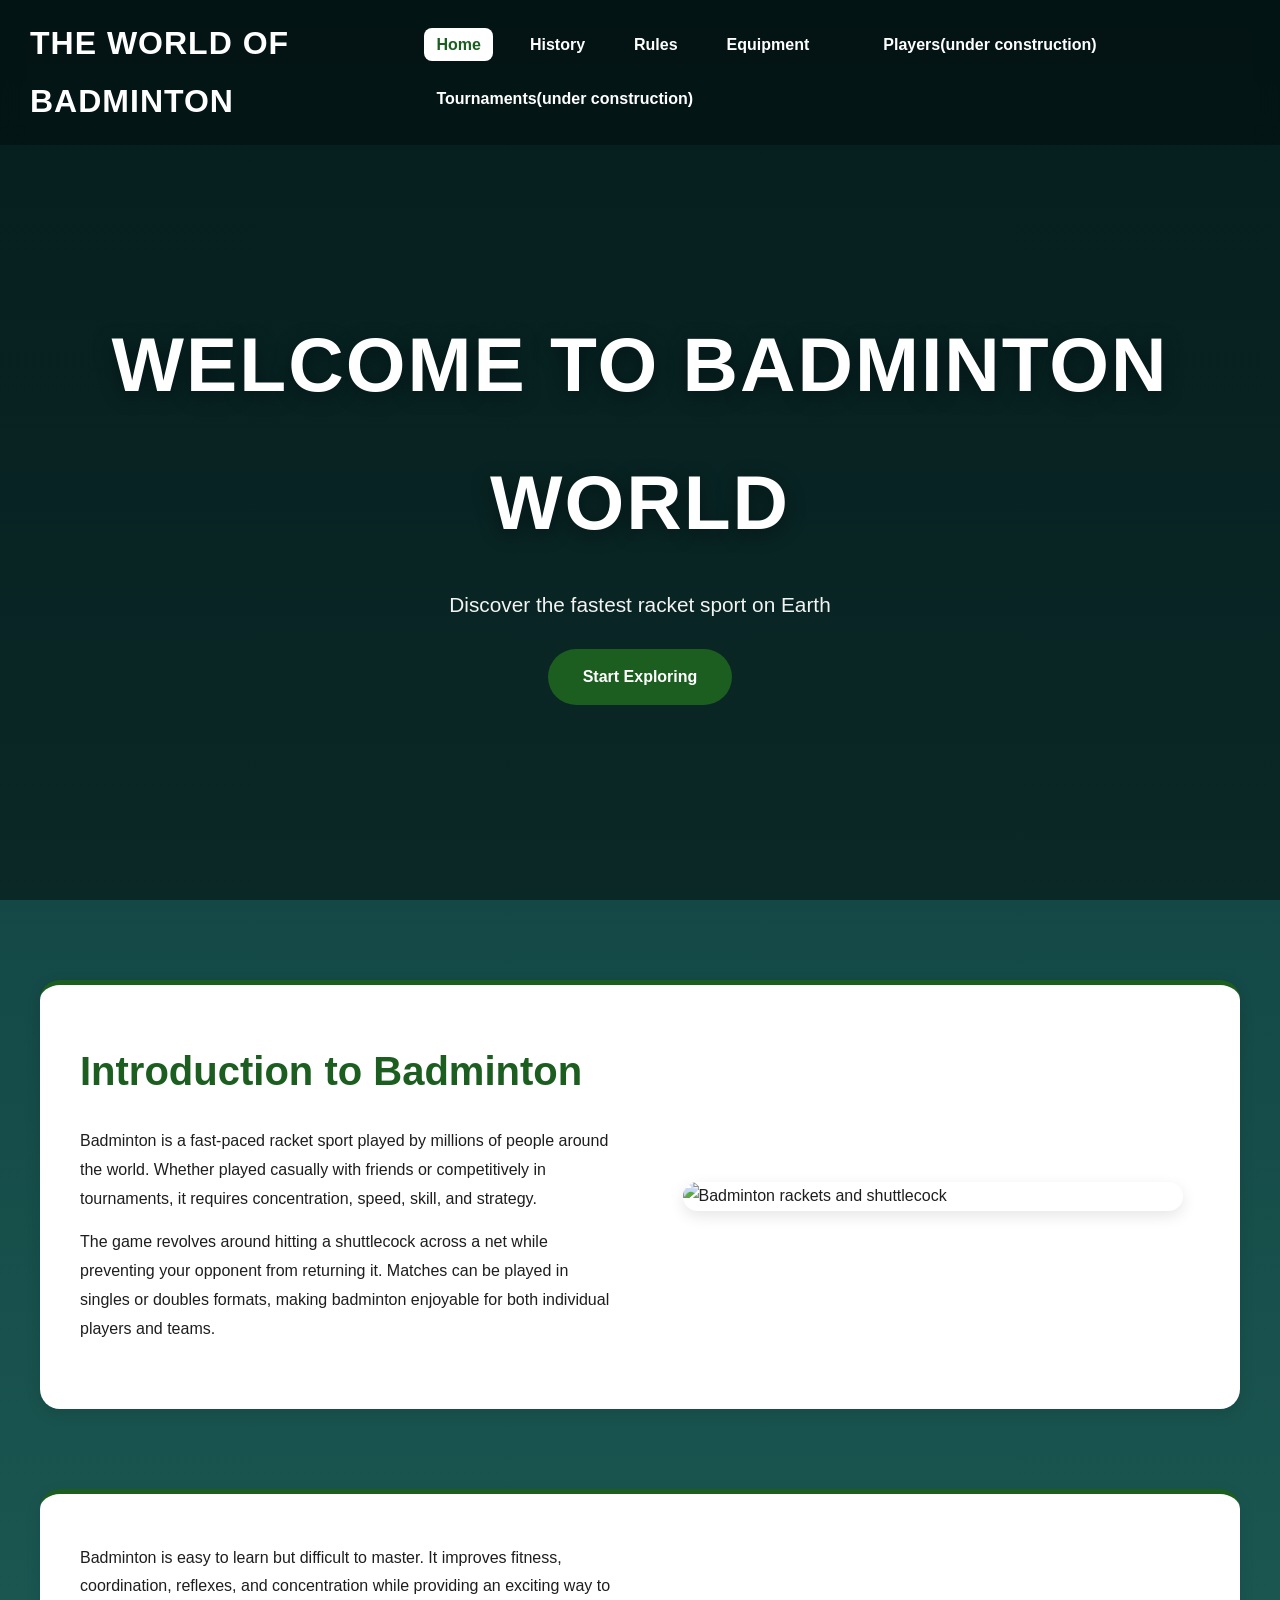
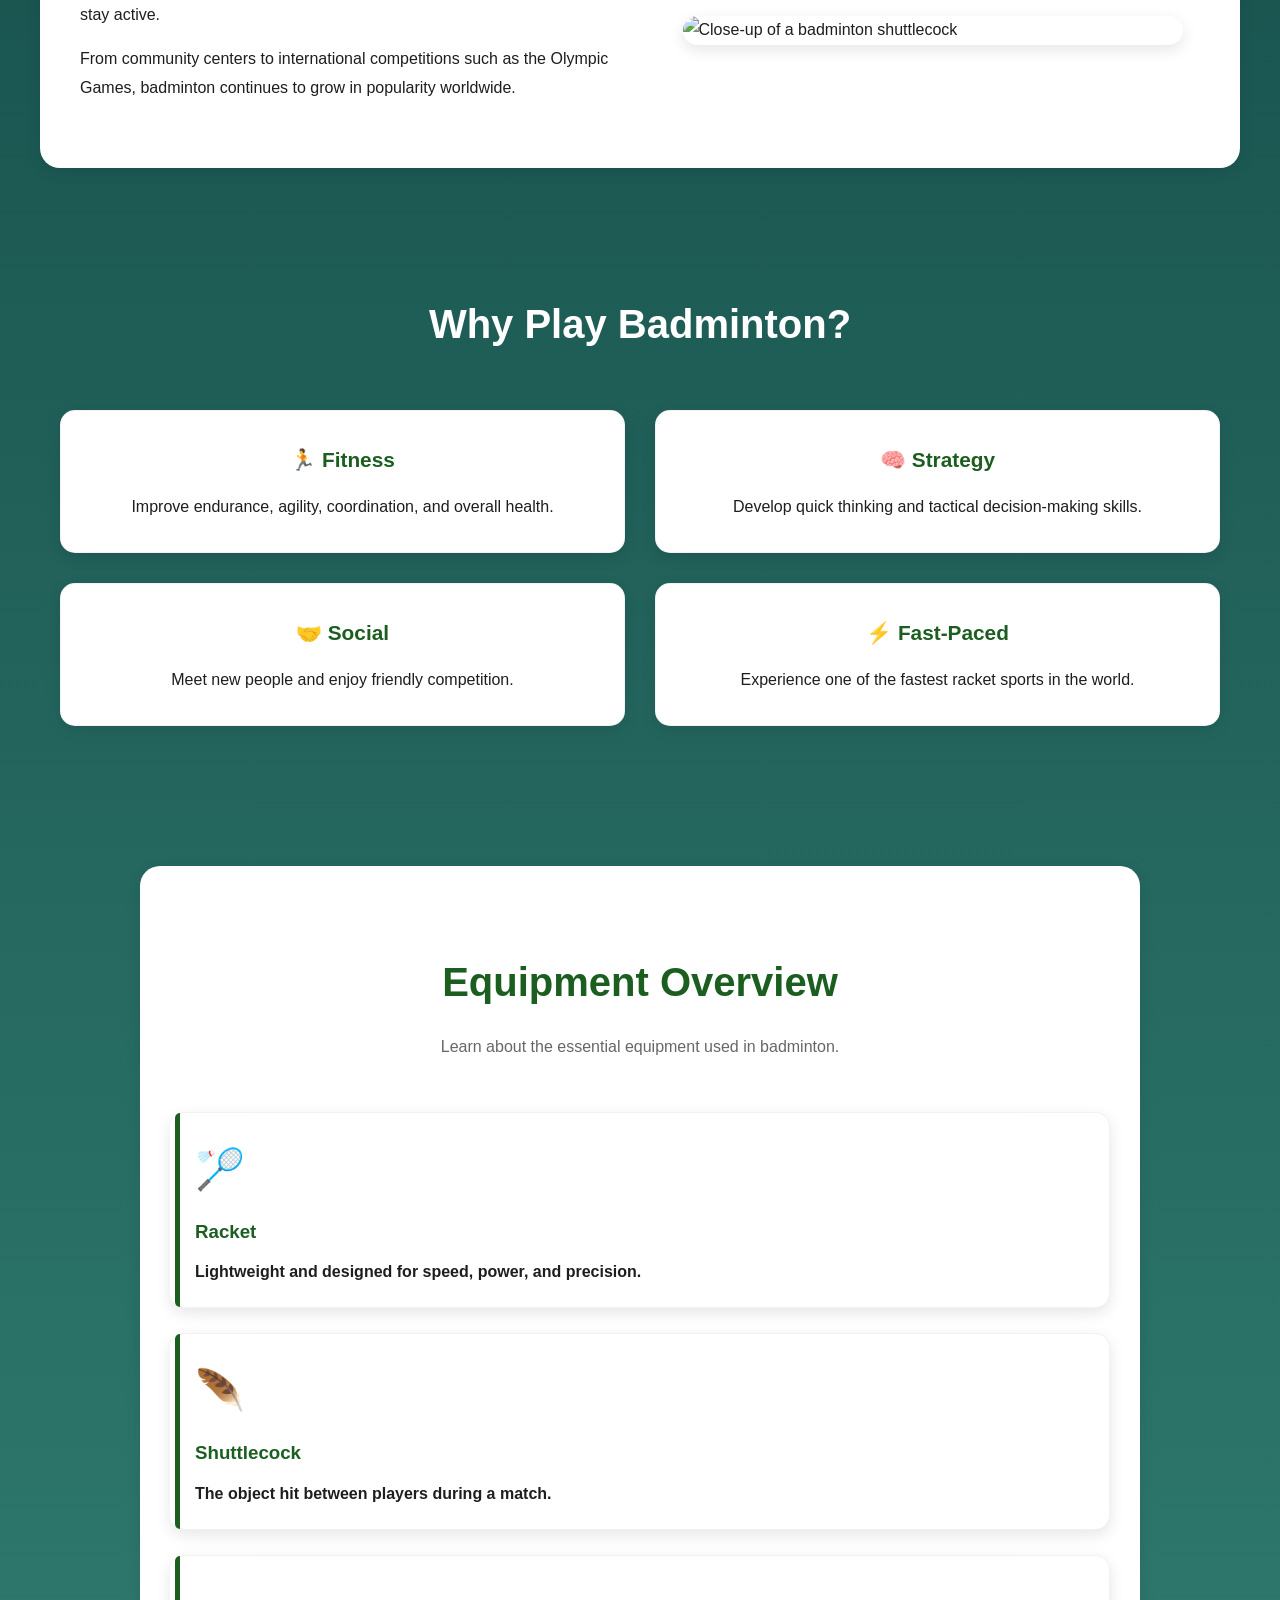
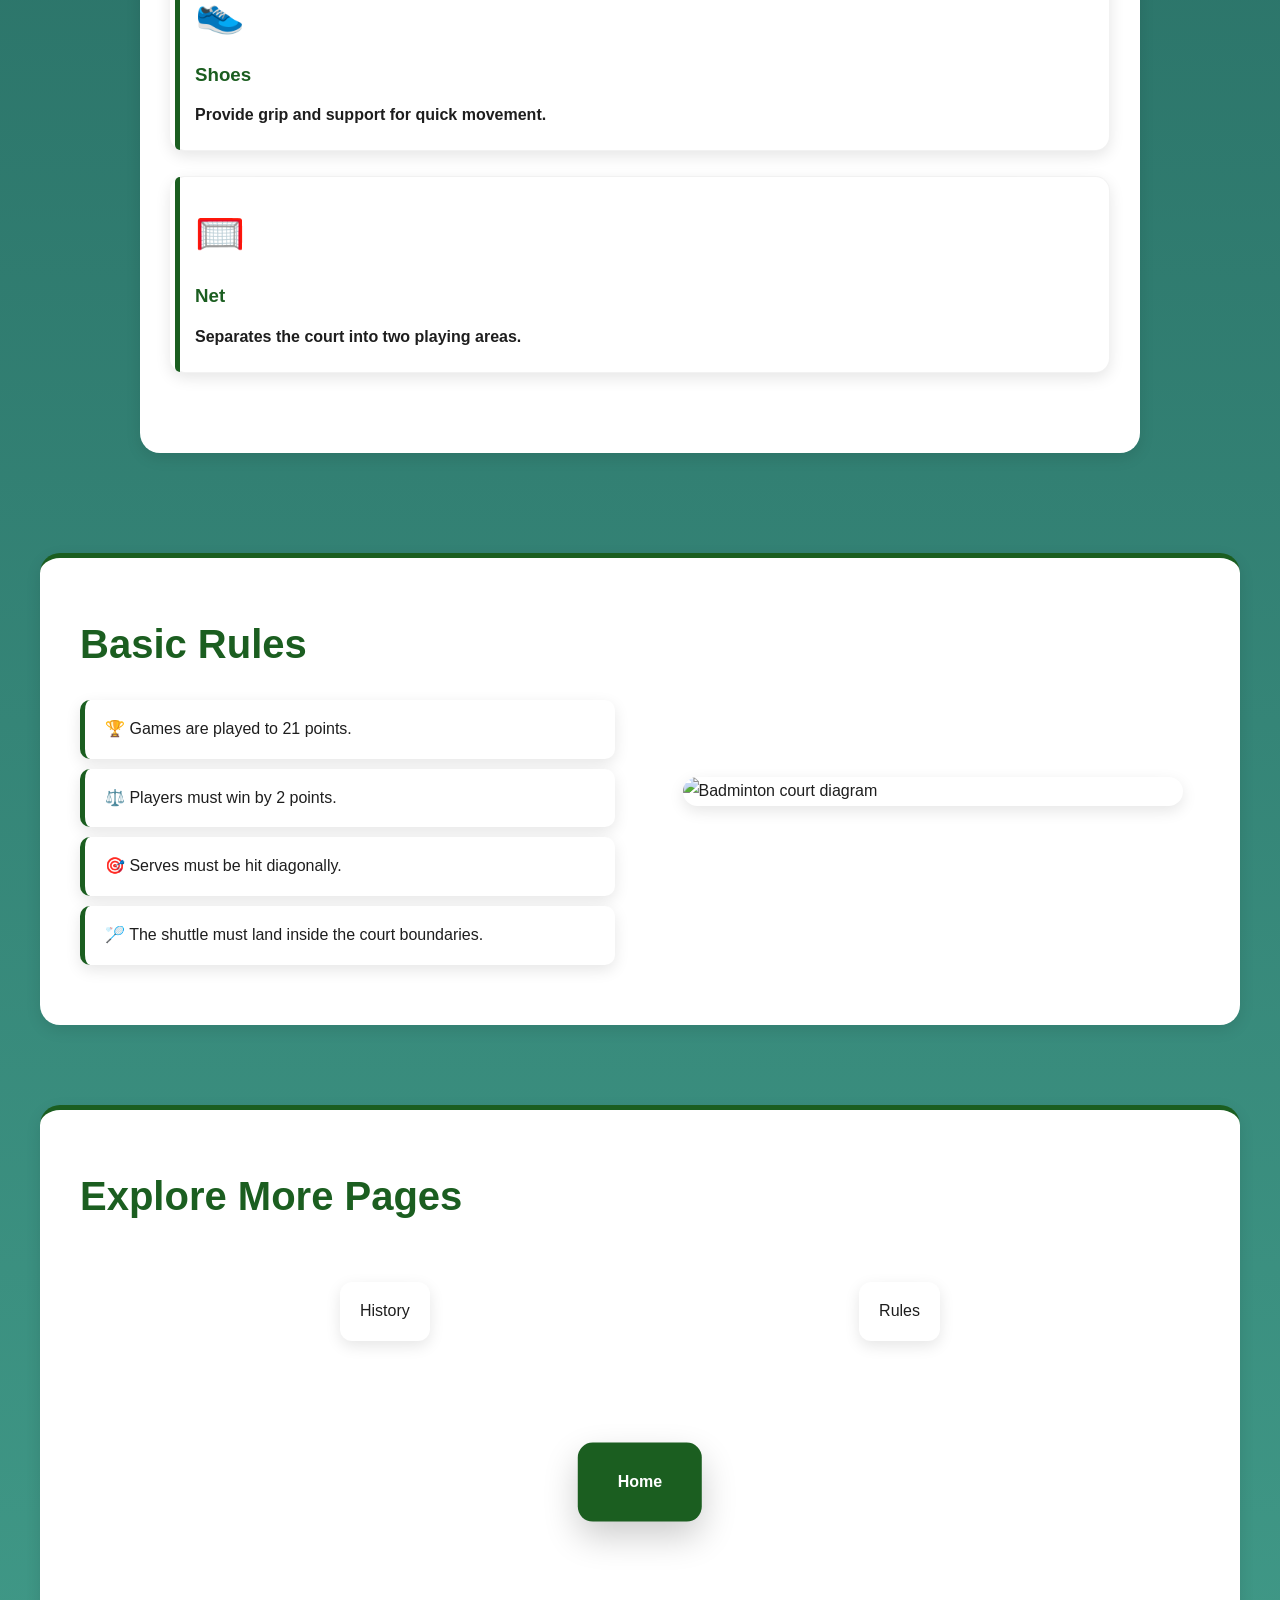
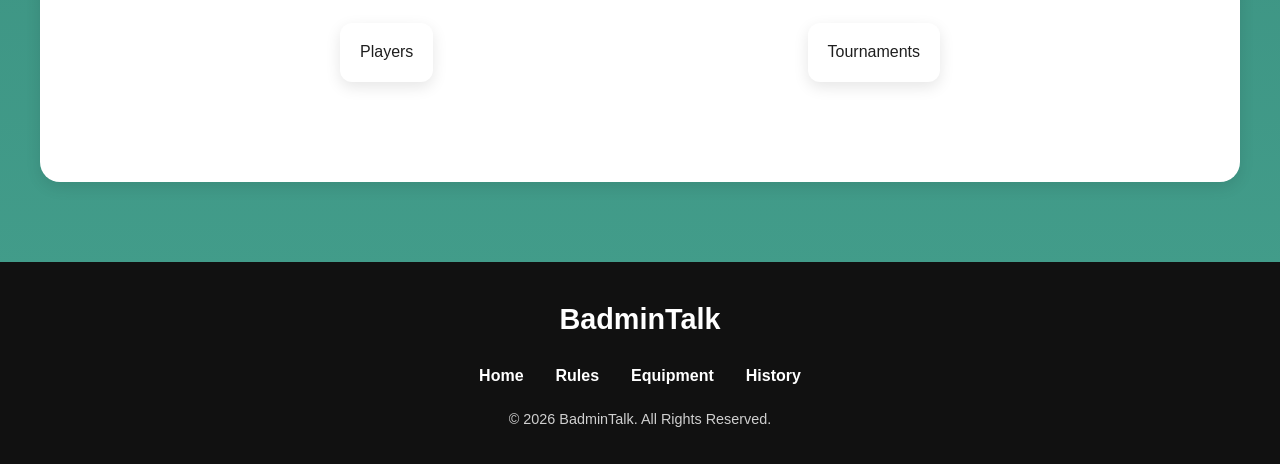
==== commit 988ff9af: "update-4" ====
--- a/index.html
+++ b/index.html
@@ -19,8 +19,13 @@
         <li><a href="history.html">History</a></li>
         <li><a href="rules.html">Rules</a></li>
         <li><a href="equipment.html">Equipment</a></li>
-        <li><a href="players.html">Players</a></li>
-        <li><a href="tournaments.html">Tournaments</a></li>
+        <li></li>
+        <li>
+          <a href="under-construction.html">Players(under construction)</a>
+        </li>
+        <li>
+          <a href="under-construction.html">Tournaments(under construction)</a>
+        </li>
       </ul>
     </nav>
 
--- a/ext-styling/stylesheets.css
+++ b/ext-styling/stylesheets.css
@@ -1480,3 +1480,37 @@
 #tips {
   text-align: center;
 }
+
+.construction-page {
+  min-height: 100vh;
+  display: flex;
+  flex-direction: column;
+  justify-content: center;
+  align-items: center;
+  gap: 1rem;
+  text-align: center;
+  padding: 2rem;
+}
+
+.construction-page h1 {
+  font-size: 3rem;
+}
+
+.construction-page p {
+  font-size: 1.2rem;
+  max-width: 600px;
+}
+
+.back-btn {
+  background: #00c853;
+  color: white;
+  text-decoration: none;
+  padding: 0.75rem 1.5rem;
+  border-radius: 8px;
+  font-weight: bold;
+  transition: 0.3s;
+}
+
+.back-btn:hover {
+  transform: translateY(-2px);
+}
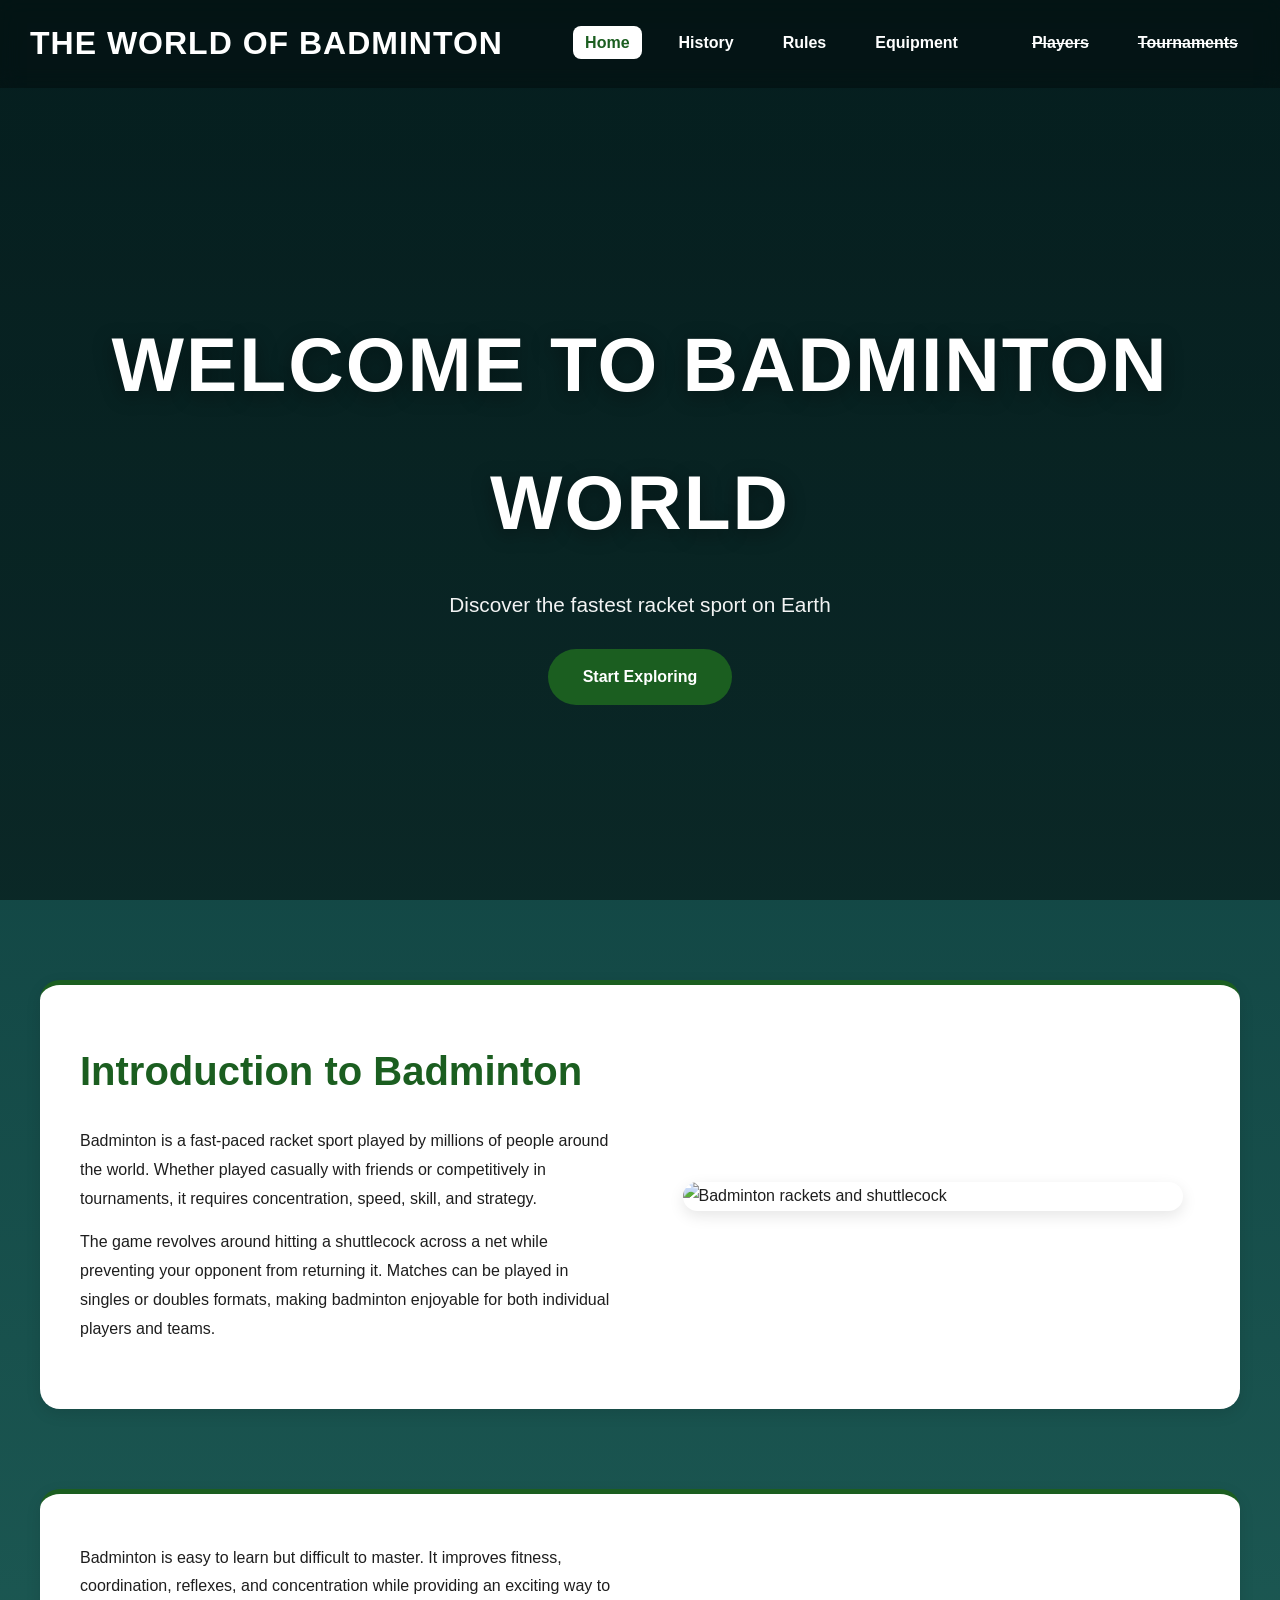
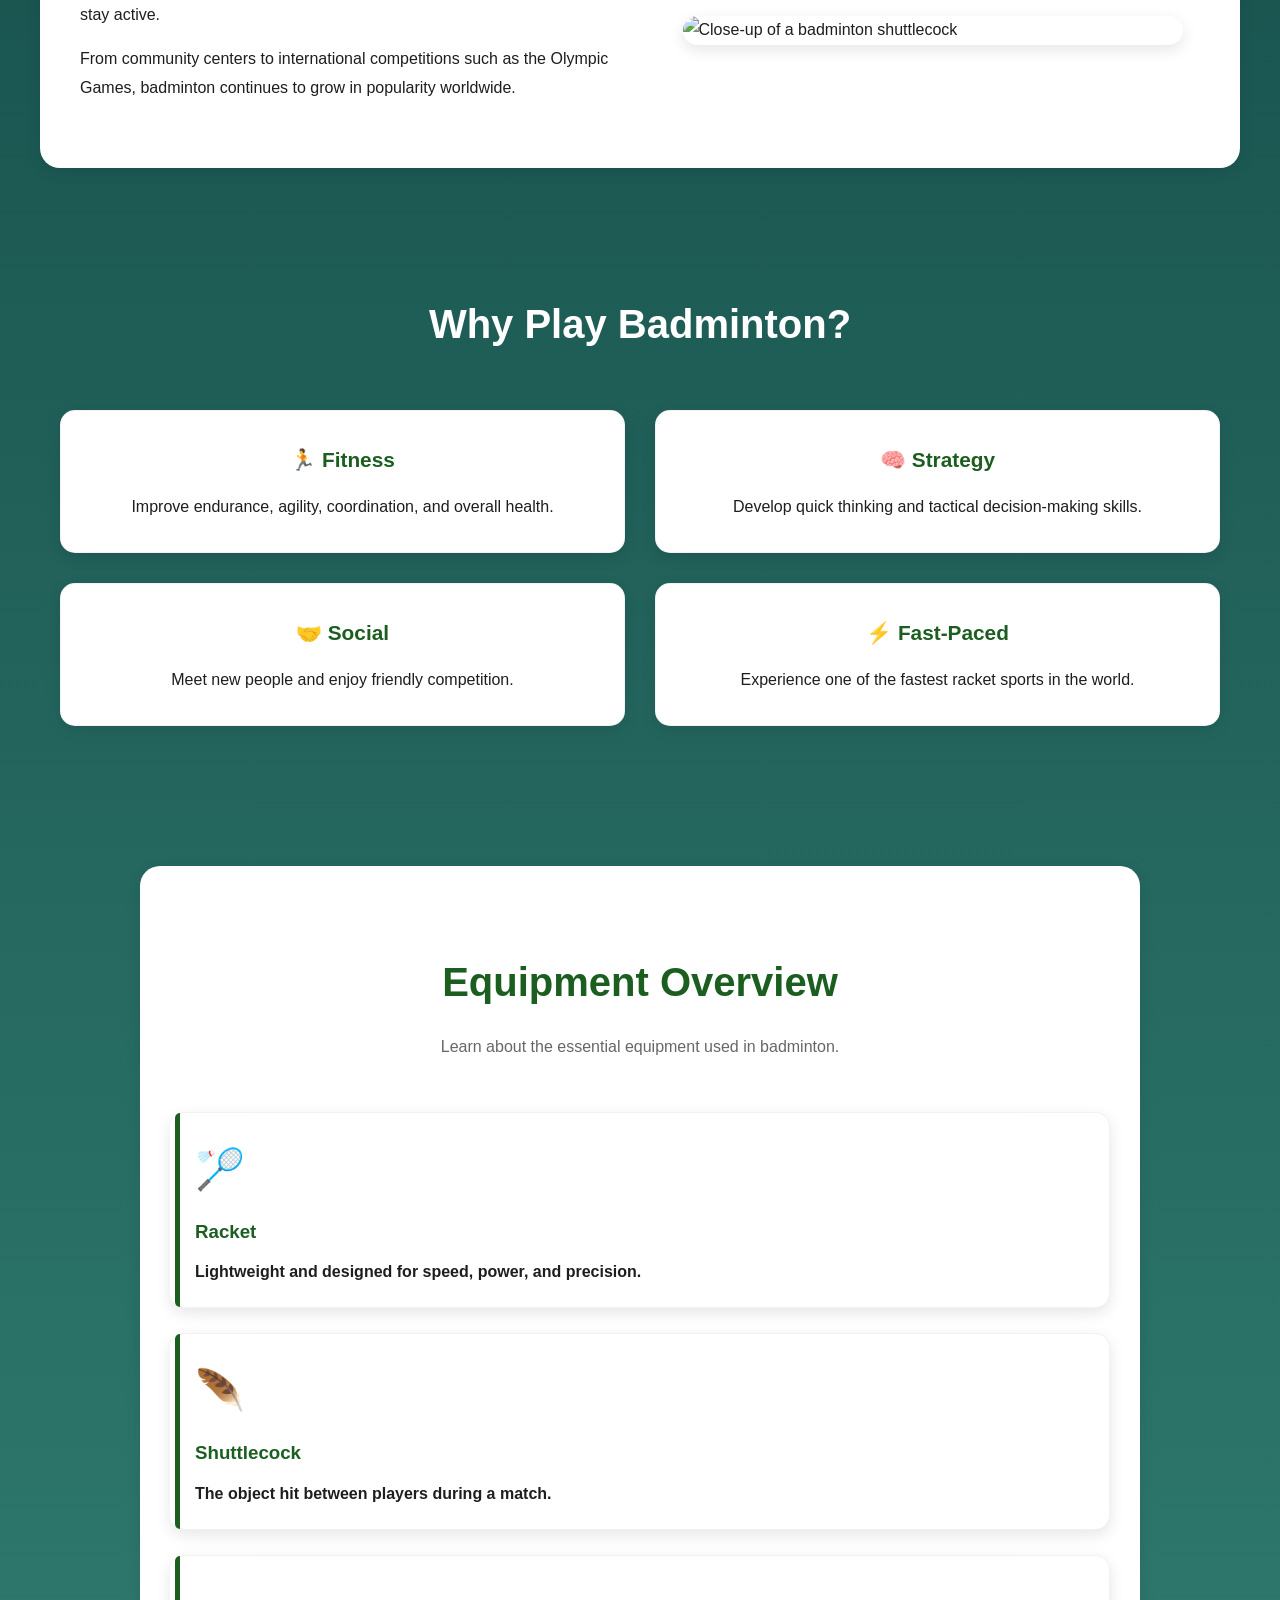
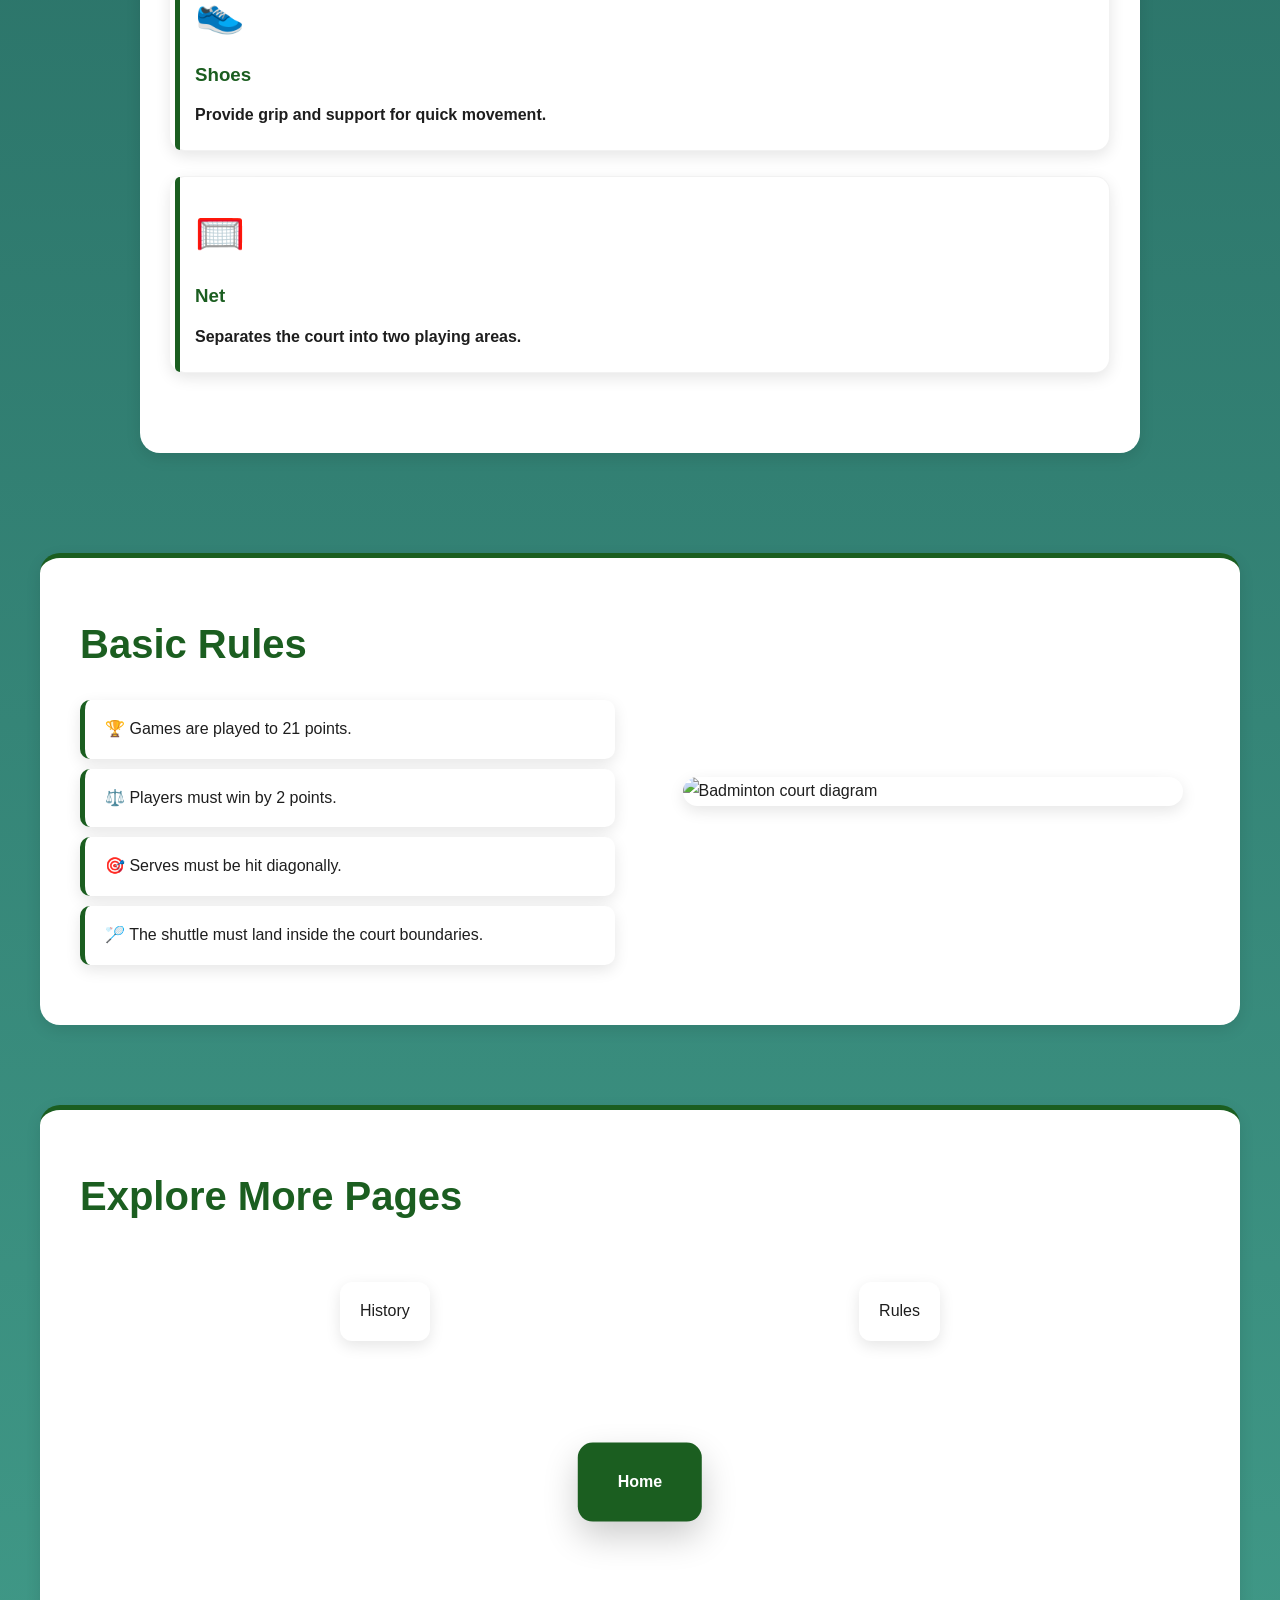
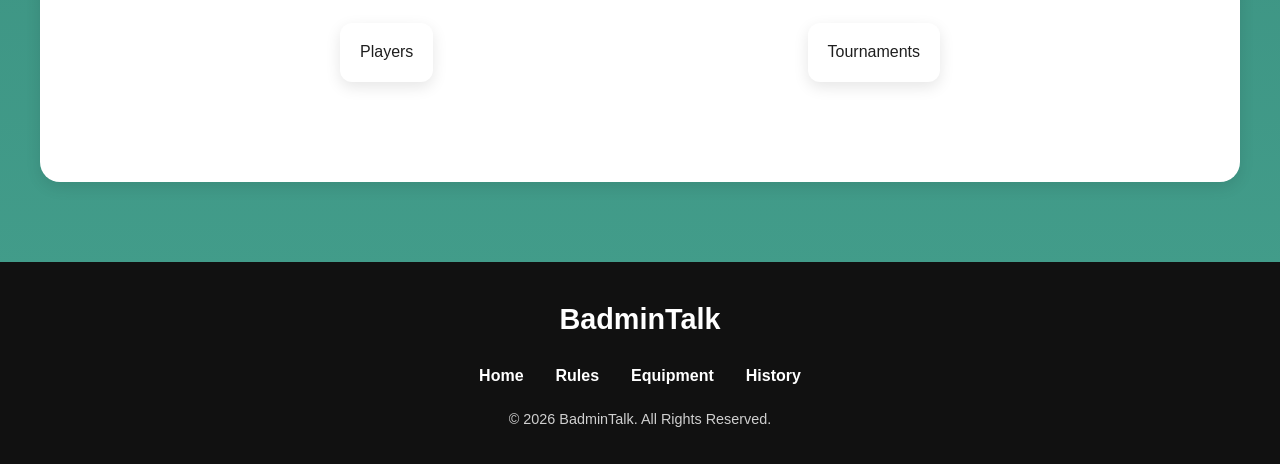
==== commit f2601b2c: "update-6" ====
--- a/index.html
+++ b/index.html
@@ -21,10 +21,10 @@
         <li><a href="equipment.html">Equipment</a></li>
         <li></li>
         <li>
-          <a href="under-construction.html">Players(under construction)</a>
+          <a href="under-construction.html"><s>Players</s></a>
         </li>
         <li>
-          <a href="under-construction.html">Tournaments(under construction)</a>
+          <a href="under-construction.html"><s>Tournaments</s></a>
         </li>
       </ul>
     </nav>
--- a/ext-styling/stylesheets.css
+++ b/ext-styling/stylesheets.css
@@ -1514,3 +1514,7 @@
 .back-btn:hover {
   transform: translateY(-2px);
 }
+
+.color {
+  color: gray;
+}
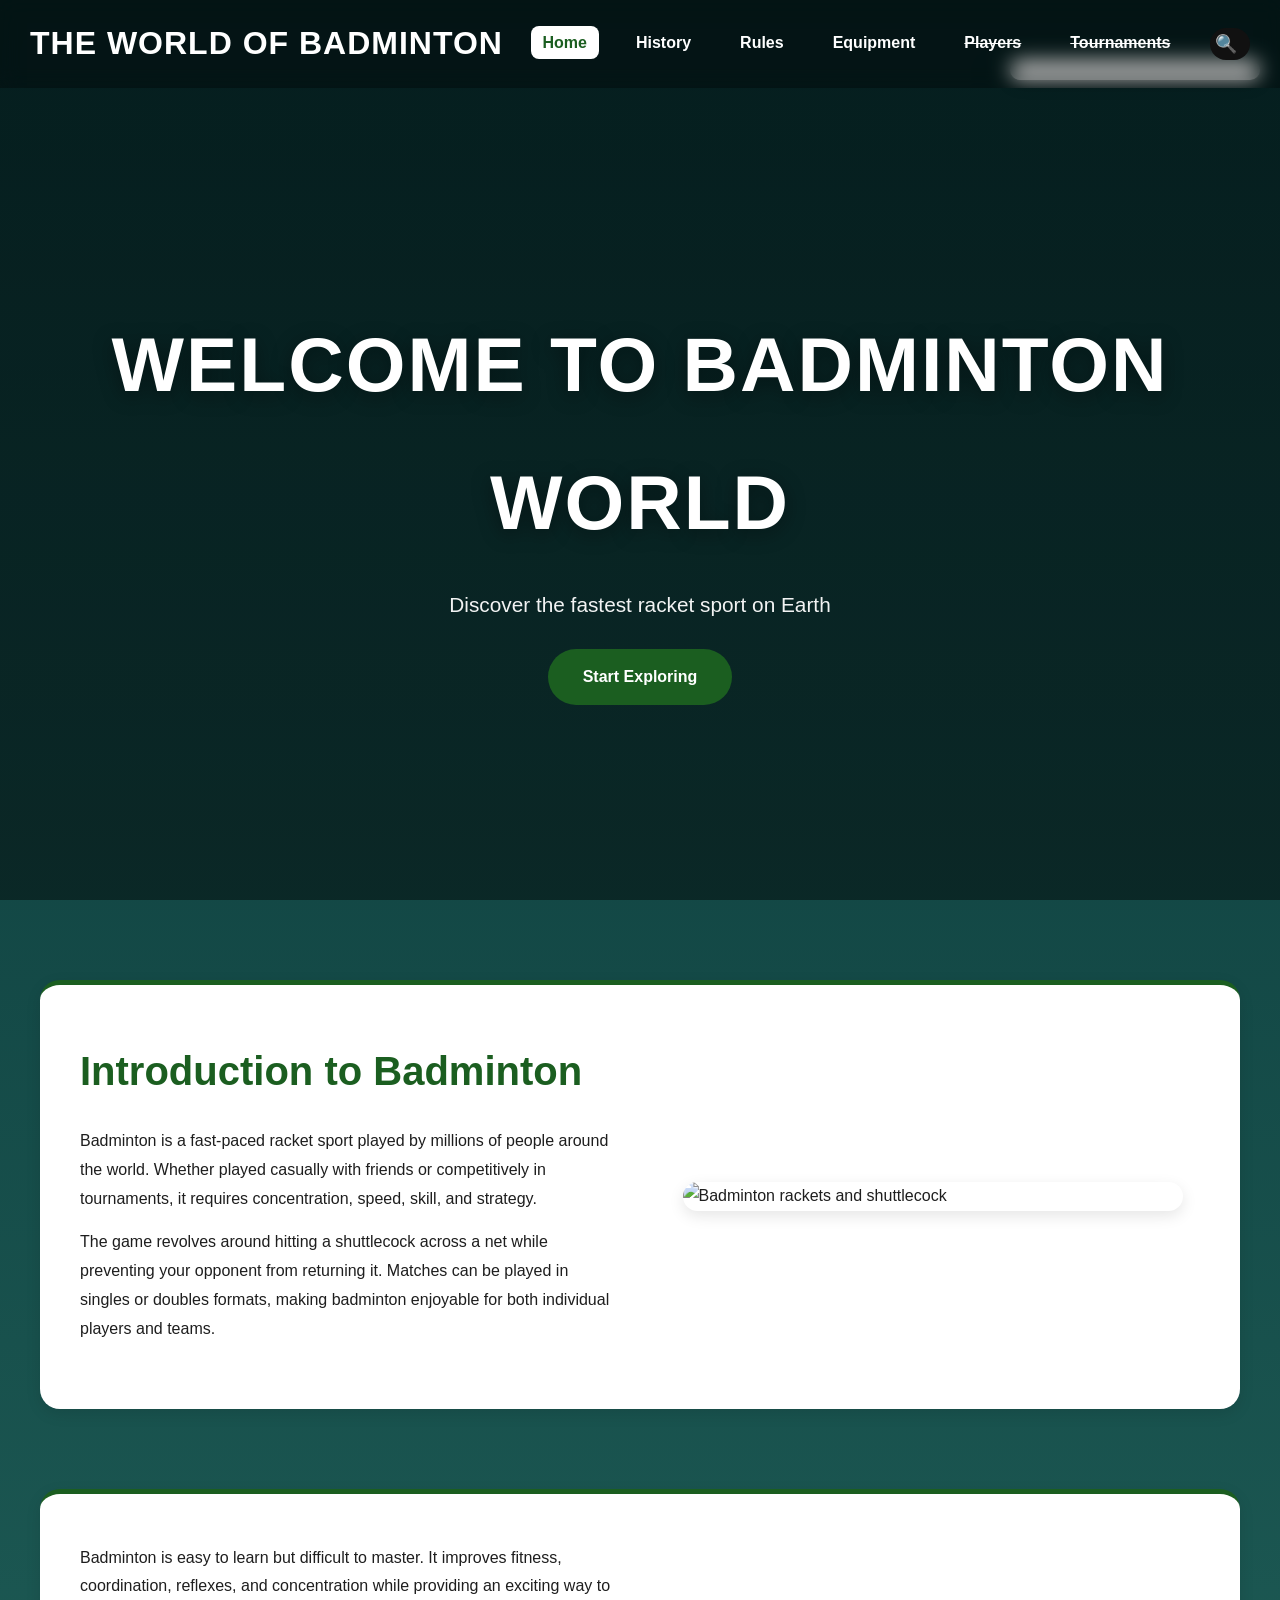
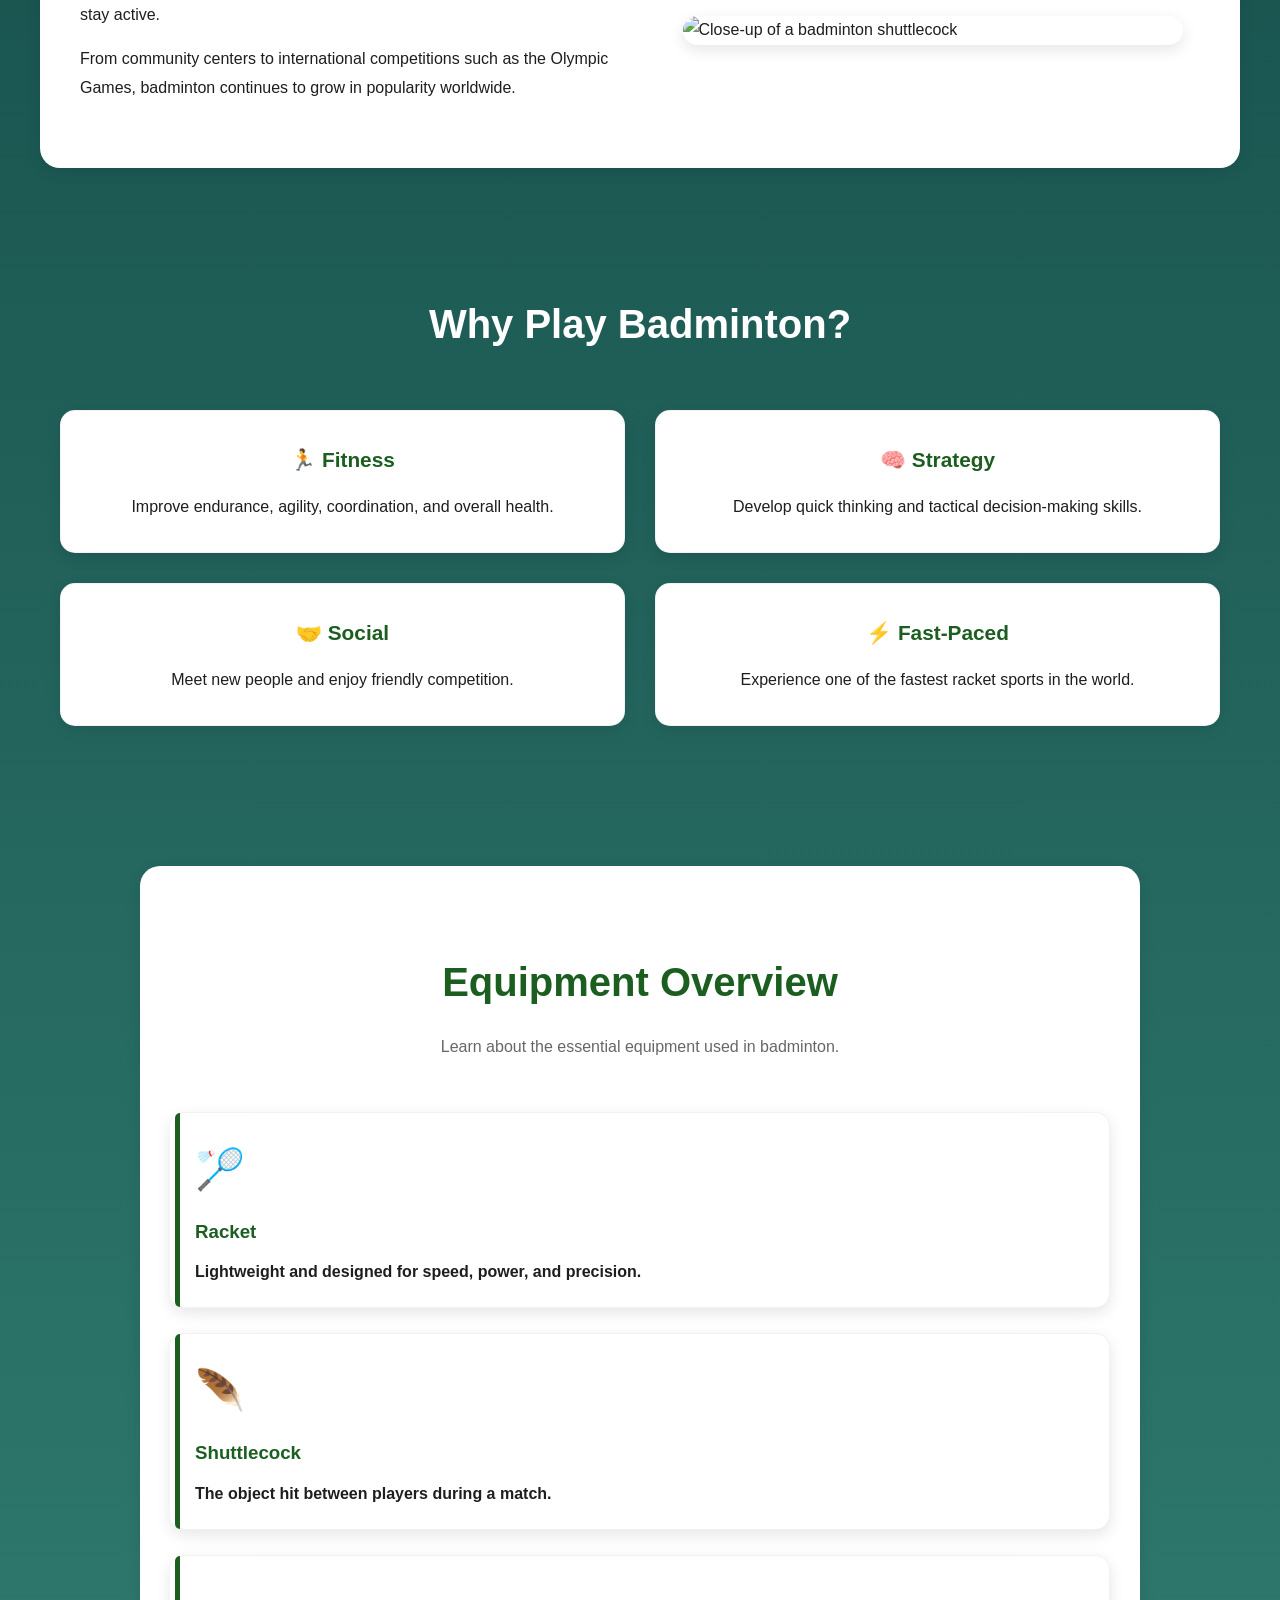
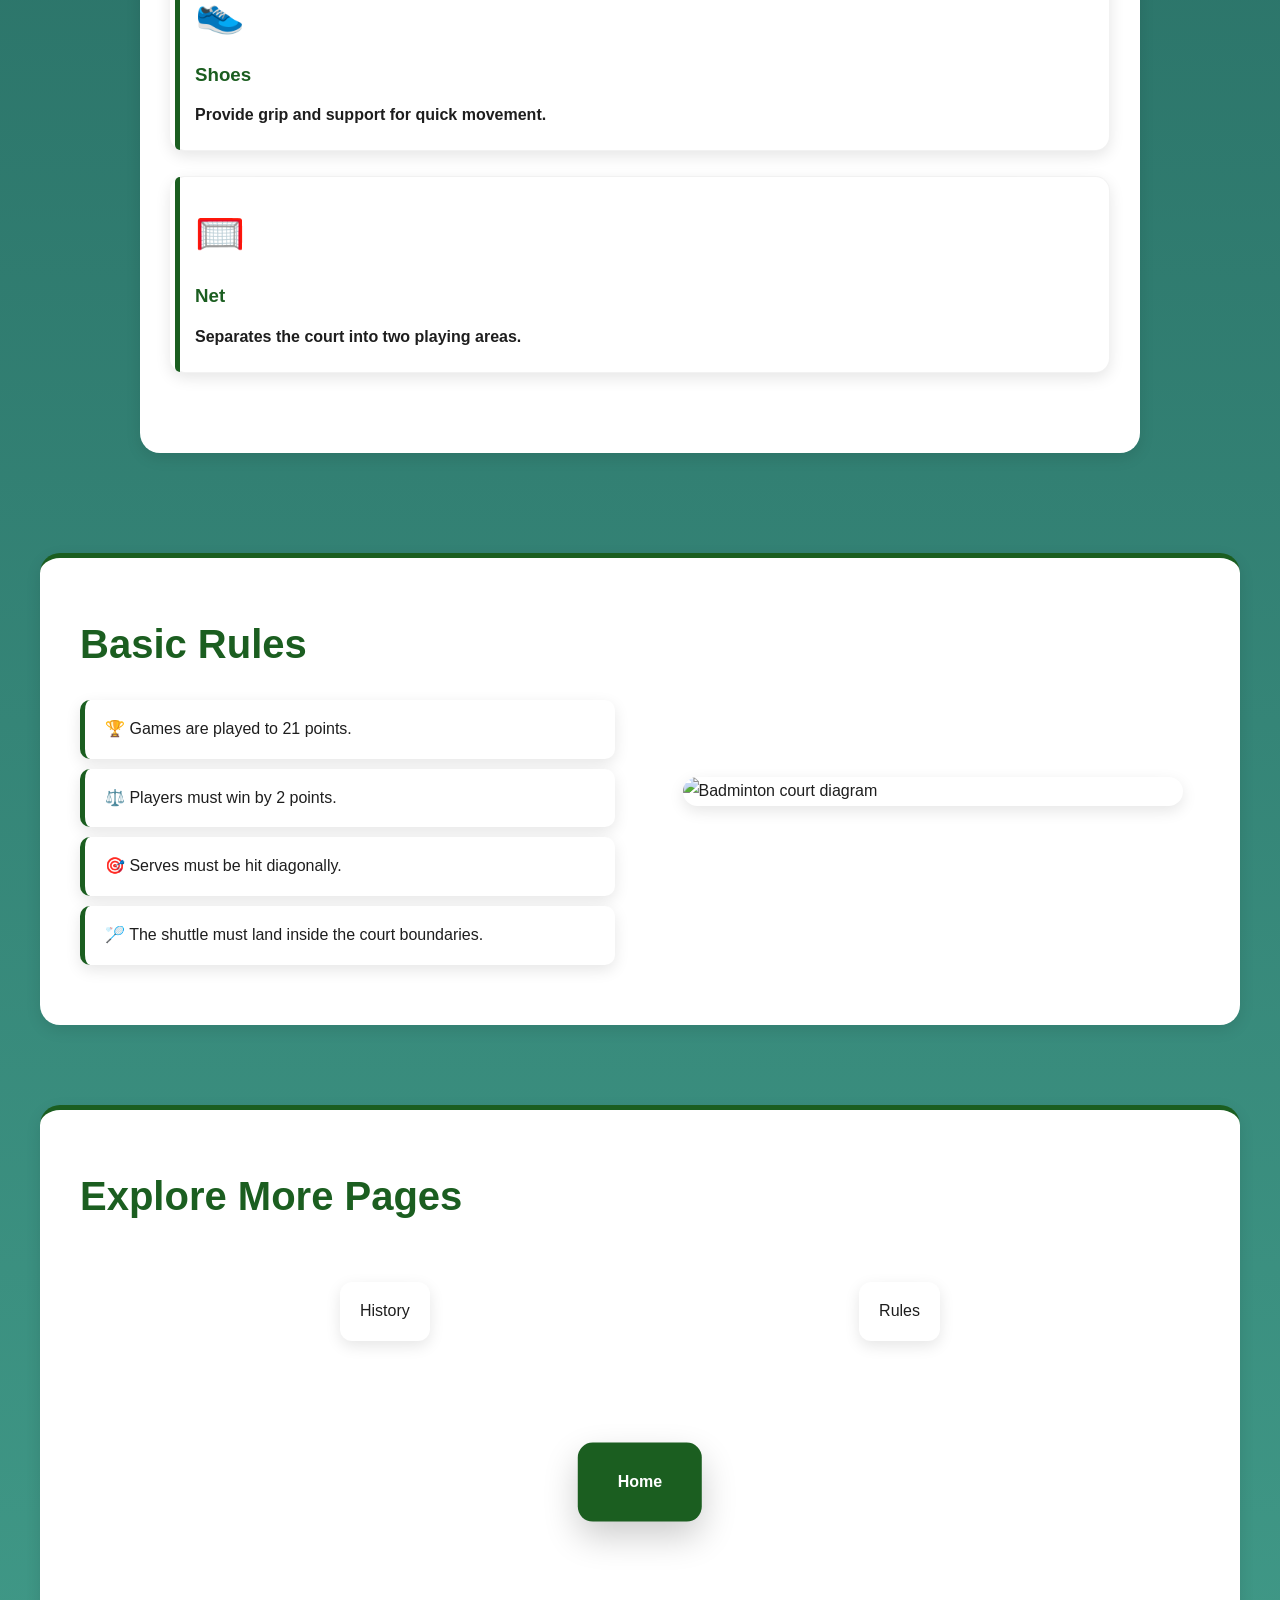
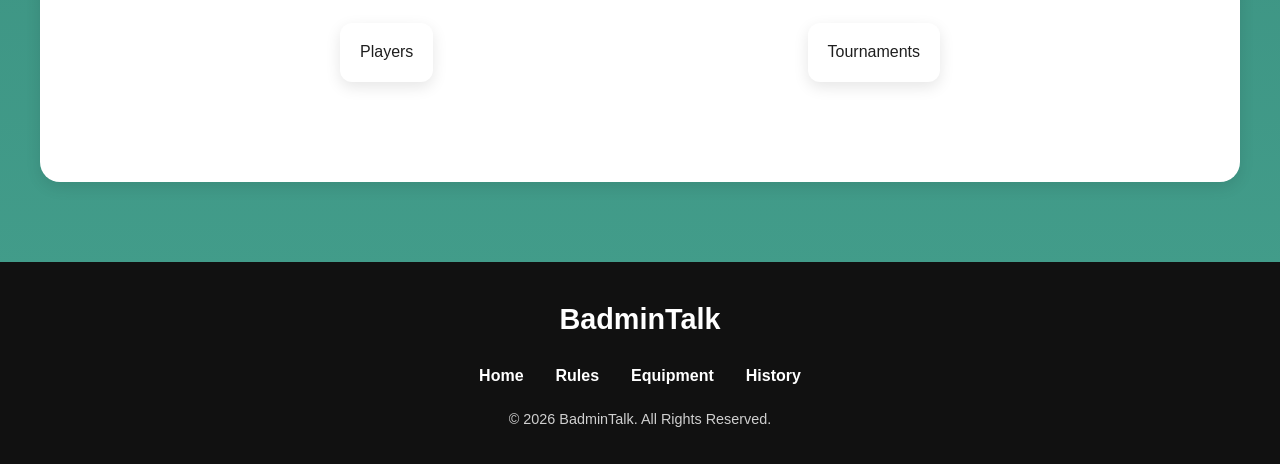
==== commit 00d6435b: "day3-update-1" ====
--- a/index.html
+++ b/index.html
@@ -19,7 +19,6 @@
         <li><a href="history.html">History</a></li>
         <li><a href="rules.html">Rules</a></li>
         <li><a href="equipment.html">Equipment</a></li>
-        <li></li>
         <li>
           <a href="under-construction.html"><s>Players</s></a>
         </li>
@@ -27,7 +26,17 @@
           <a href="under-construction.html"><s>Tournaments</s></a>
         </li>
       </ul>
+
+      <div class="search-box">
+        <button class="search-icon">🔍</button>
+        <input
+          type="text"
+          class="search-input"
+          onkeyup="searchSite(this.value)"
+          placeholder="Search pages..." />
+      </div>
     </nav>
+    <div id="results" class="search-results"></div>
 
     <!-- HERO SECTION -->
     <header class="hero">
@@ -281,5 +290,89 @@
         }
       });
     </script>
+
+    <!--search script -->
+
+    <script>
+      function similarity(a, b) {
+        a = a.toLowerCase();
+        b = b.toLowerCase();
+
+        let matches = 0;
+
+        const minLen = Math.min(a.length, b.length);
+
+        for (let i = 0; i < minLen; i++) {
+          if (a[i] === b[i]) matches++;
+        }
+
+        return matches / Math.max(a.length, b.length);
+      }
+
+      const pages = [
+        {
+          title: "Home",
+          content: "Introduction to badminton, equipment, and basic rules.",
+          url: "index.html",
+        },
+        {
+          title: "History",
+          content: "Badminton origins, historic milestones, and fun facts.",
+          url: "history.html",
+        },
+        {
+          title: "Rules",
+          content: "Scoring, serving, faults, and court layout information.",
+          url: "rules.html",
+        },
+        {
+          title: "Equipment",
+          content:
+            "Rackets, shuttlecocks, shoes, and equipment recommendations.",
+          url: "equipment.html",
+        },
+        {
+          title: "Players",
+          content:
+            "Profiles of legendary badminton players and career highlights.",
+          url: "players.html",
+        },
+        {
+          title: "Tournaments",
+          content:
+            "Major badminton competitions, events, and tournament formats.",
+          url: "tournaments.html",
+        },
+      ];
+
+      function searchSite(query) {
+        query = query.toLowerCase().trim();
+
+        if (!query) return;
+
+        const results = pages
+          .map((page) => {
+            const score = Math.max(
+              similarity(query, page.title),
+              similarity(query, page.content),
+            );
+
+            return { ...page, score };
+          })
+          .filter((page) => page.score > 0.3) // sensitivity
+          .sort((a, b) => b.score - a.score);
+
+        const resultsBox = document.getElementById("results");
+
+        if (!results.length) {
+          resultsBox.innerHTML = "<p>No results found</p>";
+          return;
+        }
+
+        resultsBox.innerHTML = results
+          .map((r) => `<a href="${r.url}">${r.title}</a>`)
+          .join("<br>");
+      }
+    </script>
   </body>
 </html>
--- a/ext-styling/stylesheets.css
+++ b/ext-styling/stylesheets.css
@@ -276,12 +276,6 @@
   transform: translateY(-3px);
 }
 
-.history-hero::before {
-  background-image:
-    linear-gradient(rgba(0, 0, 0, 0.45), rgba(0, 0, 0, 0.45)),
-    url("YOUR-HISTORY-IMAGE.jpg");
-}
-
 /* ==========================================
    SHARED SECTION STYLE
 ========================================== */
@@ -1058,15 +1052,6 @@
   margin-bottom: 50px;
 }
 
-.score-grid {
-  display: grid;
-  grid-template-columns: repeat(auto-fit, minmax(220px, 1fr));
-
-  gap: 30px;
-
-  margin-top: 40px;
-}
-
 /* =========================
    SCORING SYSTEM SECTION
 ========================= */
@@ -1494,11 +1479,13 @@
 
 .construction-page h1 {
   font-size: 3rem;
+  color: white;
 }
 
 .construction-page p {
   font-size: 1.2rem;
   max-width: 600px;
+  color: rgba(255, 255, 255, 0.8);
 }
 
 .back-btn {
@@ -1515,6 +1502,97 @@
   transform: translateY(-2px);
 }
 
-.color {
-  color: gray;
-}
+.search-box {
+  display: flex;
+  align-items: center;
+  background: #111;
+  border-radius: 50px;
+  padding: 5px;
+  width: 40px;
+  transition: 0.4s ease;
+  overflow: hidden;
+}
+
+.search-icon {
+  background: none;
+  border: none;
+  color: white;
+  cursor: pointer;
+  font-size: 18px;
+}
+
+.search-input {
+  border: none;
+  outline: none;
+  background: transparent;
+  color: white;
+  width: 0;
+  transition: 0.4s ease;
+  margin-left: 8px;
+}
+
+.search-box:hover,
+.search-box:focus-within {
+  width: 200px;
+}
+
+.search-box:hover .search-input,
+.search-box:focus-within .search-input {
+  width: 150px;
+}
+
+.search-results {
+  background: white;
+  position: absolute;
+  top: 60px;
+  right: 20px;
+  width: 250px;
+  border-radius: 10px;
+  padding: 10px;
+  box-shadow: 0 5px 15px rgba(0, 0, 0, 0.2);
+}
+
+.search-results a {
+  display: block;
+  padding: 5px;
+  color: black;
+  text-decoration: none;
+}
+
+.search-results a:hover {
+  background: #eee;
+}
+
+/* Mobile Tap Hint */
+@media (max-width: 768px) {
+  .score-card-front::after {
+    content: "👆 Tap Me";
+    position: absolute;
+    bottom: 15px;
+    right: 15px;
+
+    background: var(--primary-color);
+    color: white;
+
+    padding: 5px 10px;
+    border-radius: 20px;
+
+    font-size: 0.8rem;
+    font-weight: bold;
+
+    animation: pulse 1.5s infinite;
+  }
+}
+
+@keyframes pulse {
+  0%,
+  100% {
+    transform: scale(1);
+    opacity: 0.8;
+  }
+
+  50% {
+    transform: scale(1.1);
+    opacity: 1;
+  }
+}
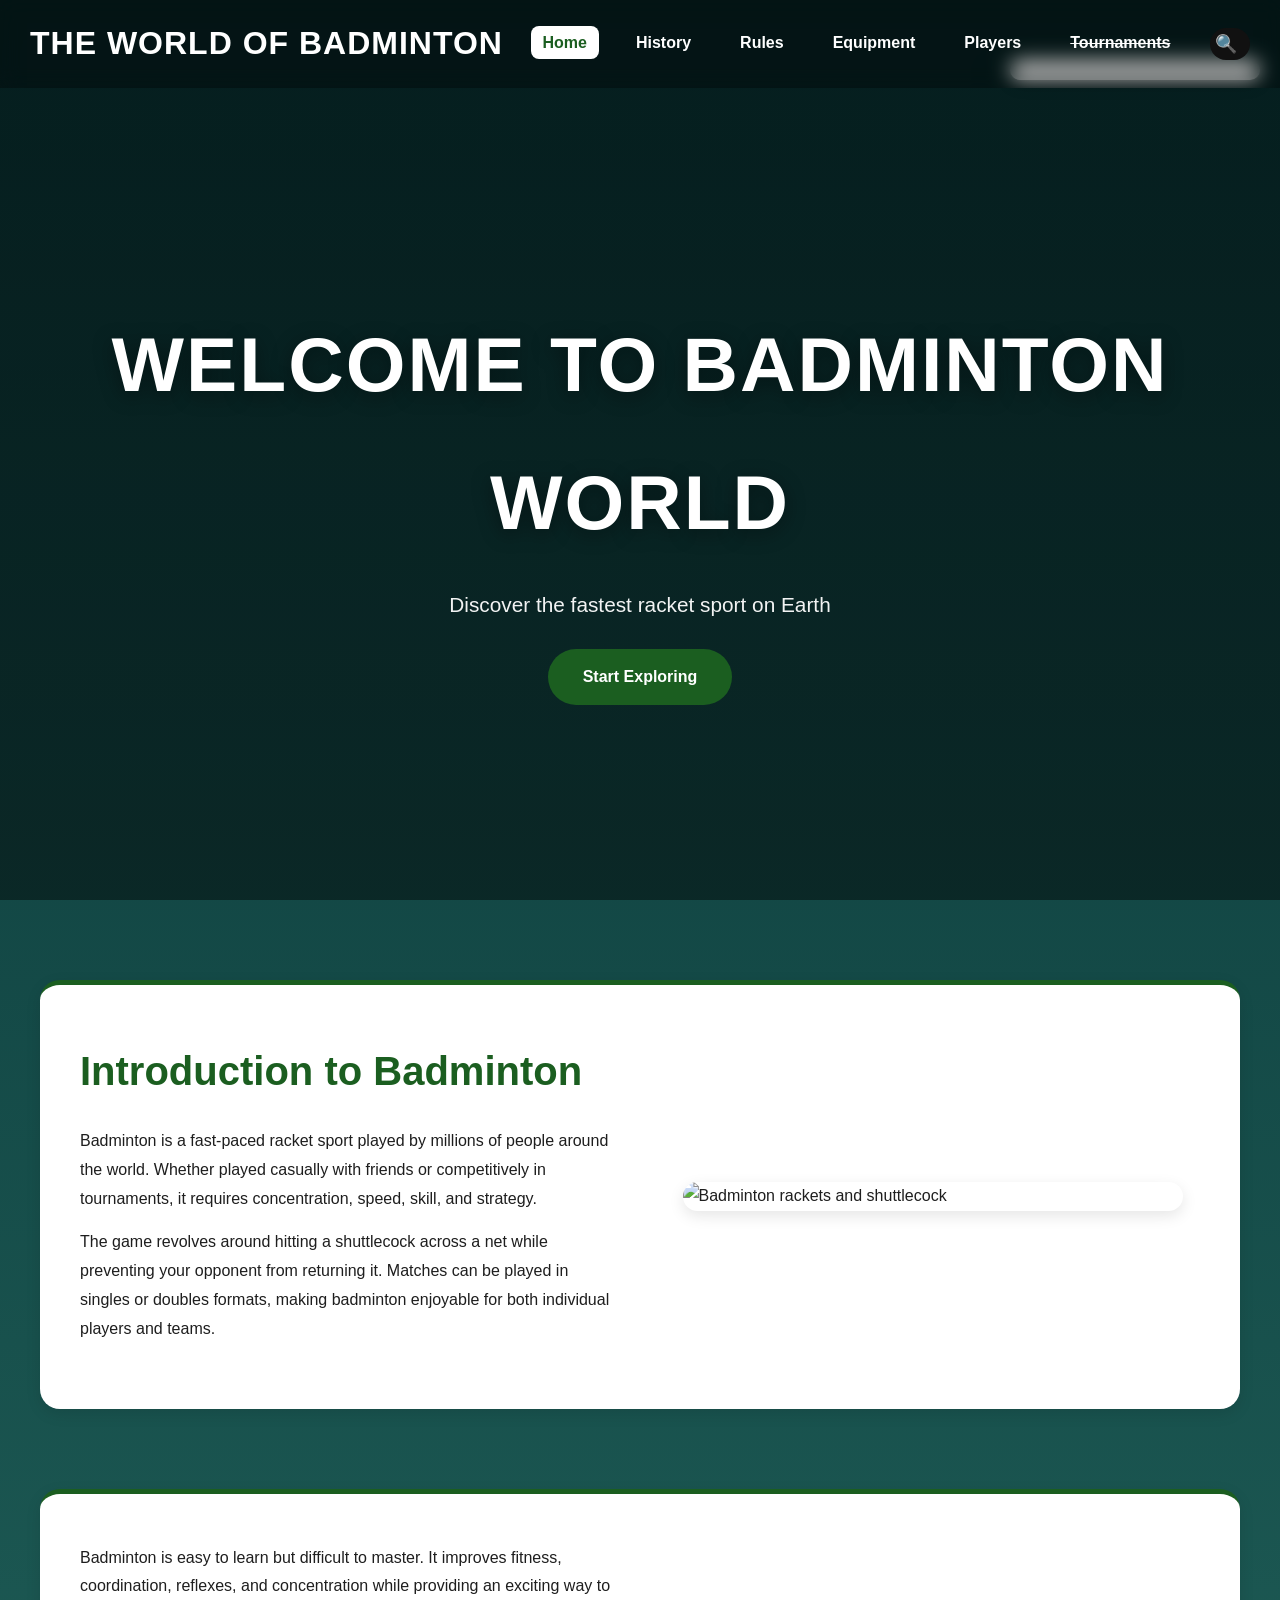
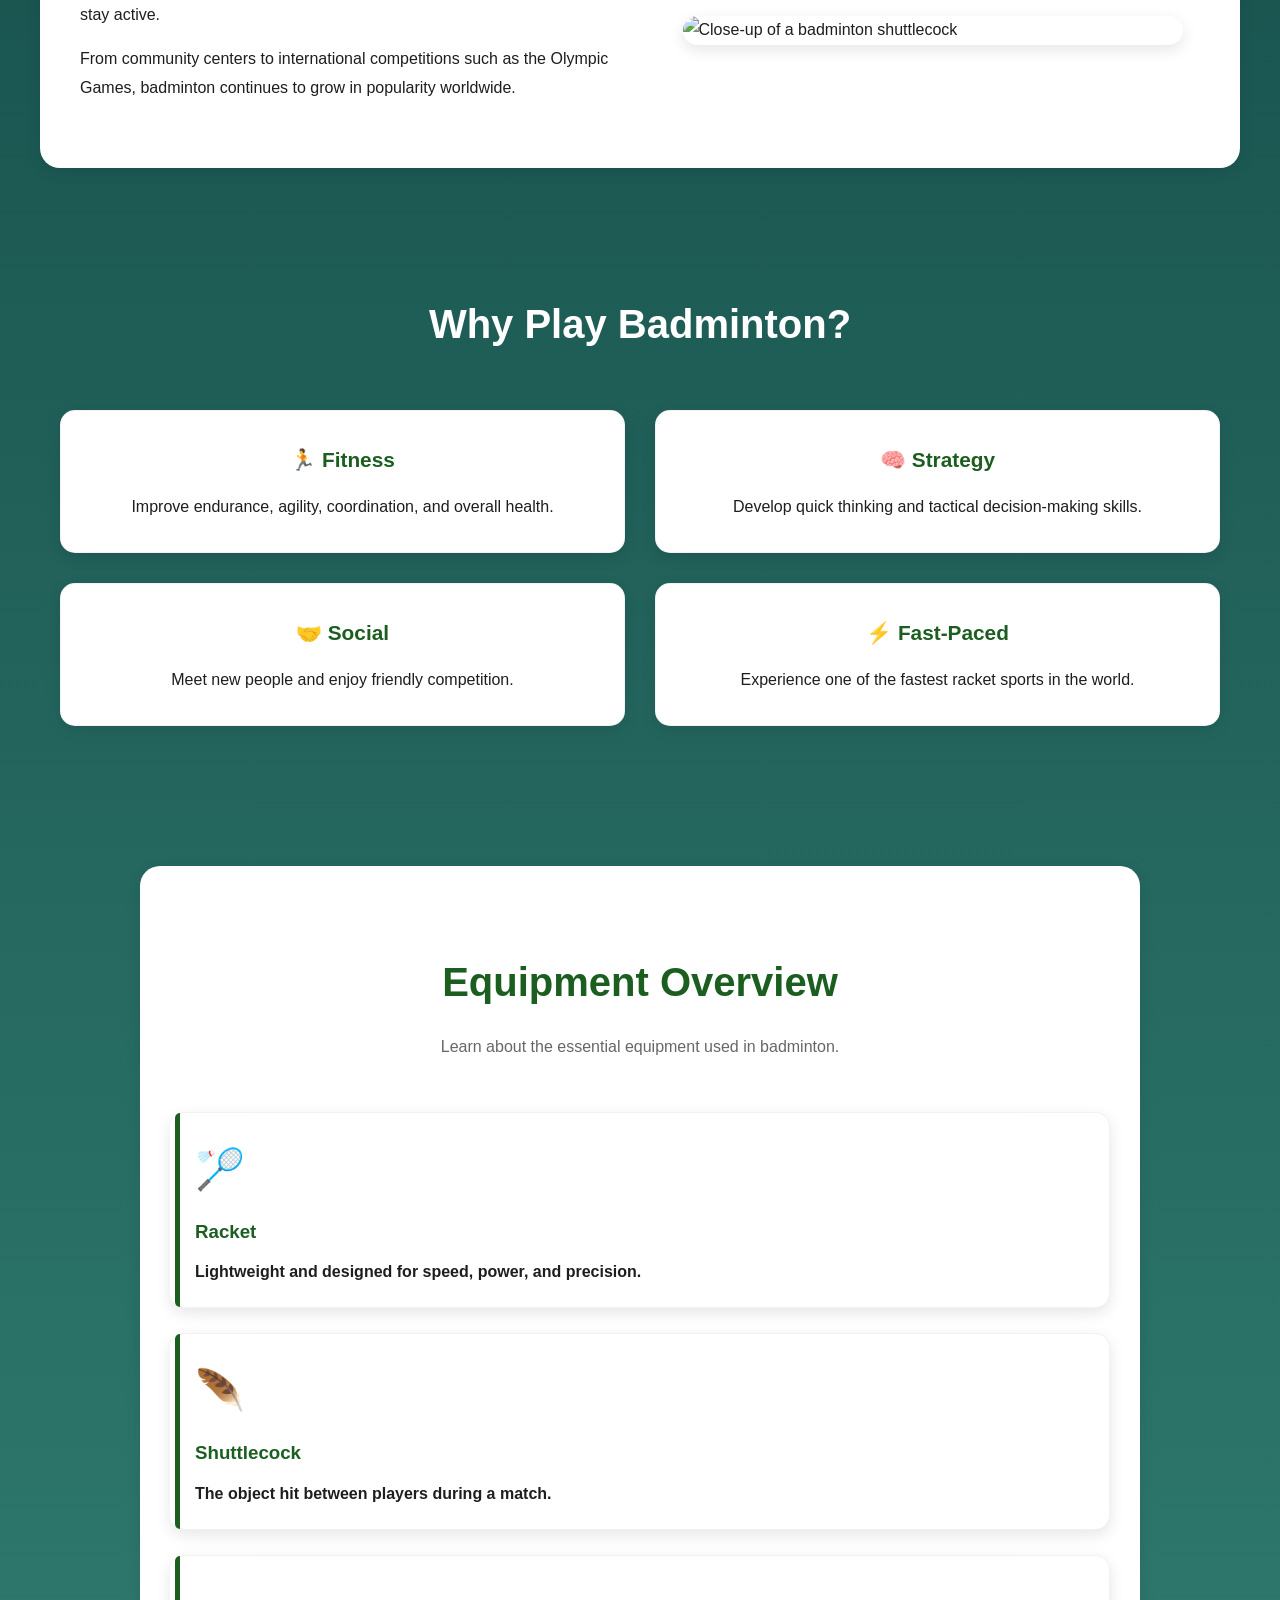
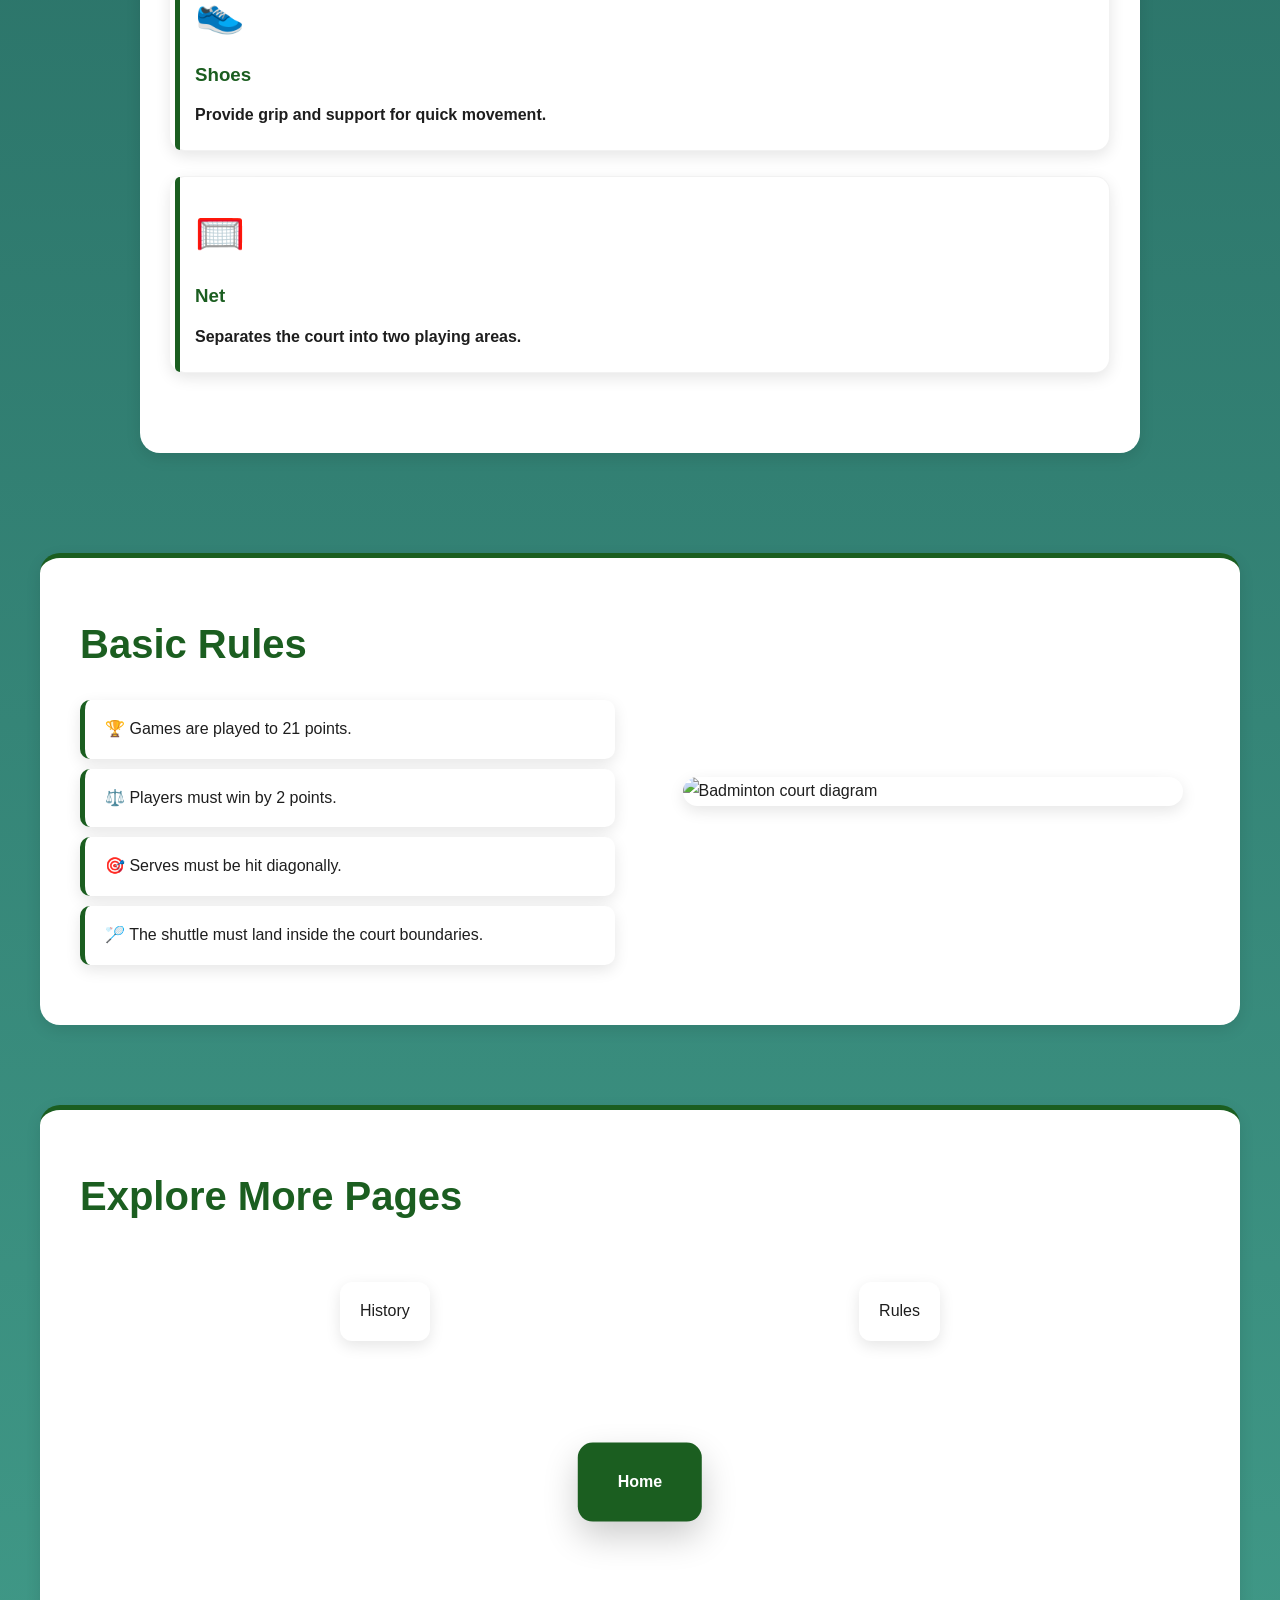
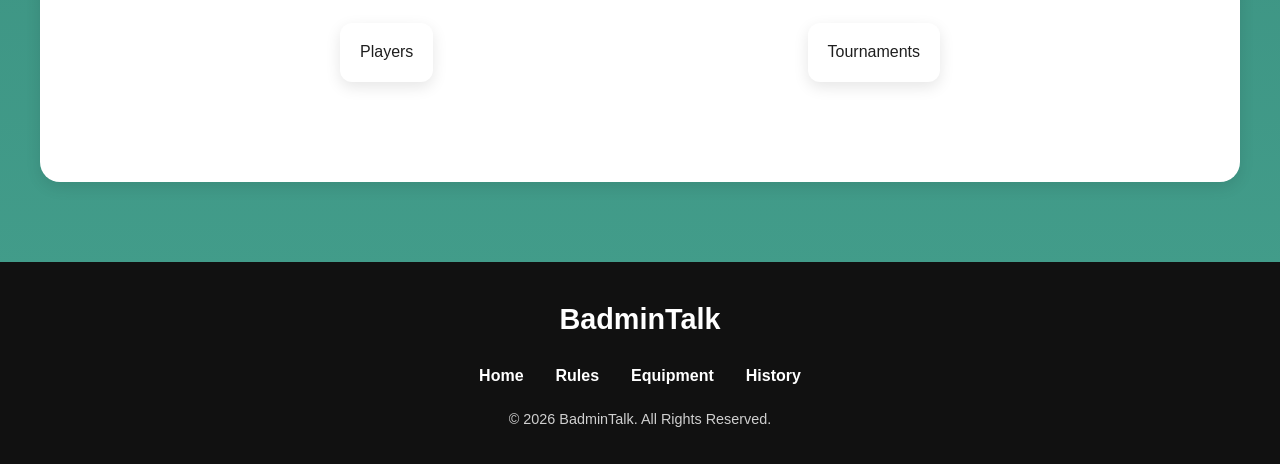
==== commit 464db3a9: "day-7-update-1" ====
--- a/index.html
+++ b/index.html
@@ -20,7 +20,7 @@
         <li><a href="rules.html">Rules</a></li>
         <li><a href="equipment.html">Equipment</a></li>
         <li>
-          <a href="under-construction.html"><s>Players</s></a>
+          <a href="players.html">Players</a>
         </li>
         <li>
           <a href="under-construction.html"><s>Tournaments</s></a>
--- a/ext-styling/stylesheets.css
+++ b/ext-styling/stylesheets.css
@@ -1466,28 +1466,353 @@
   text-align: center;
 }
 
+* {
+  box-sizing: border-box;
+}
+
+/* =========================
+   PAGE LAYOUT
+========================= */
+
 .construction-page {
   min-height: 100vh;
   display: flex;
   flex-direction: column;
   justify-content: center;
   align-items: center;
-  gap: 1rem;
+  gap: 1.2rem;
   text-align: center;
   padding: 2rem;
 }
 
-.construction-page h1 {
-  font-size: 3rem;
-  color: white;
-}
-
-.construction-page p {
-  font-size: 1.2rem;
-  max-width: 600px;
-  color: rgba(255, 255, 255, 0.8);
-}
-
+/* =========================
+   SCENE
+========================= */
+
+.construction-scene {
+  position: relative;
+  width: 100%;
+  max-width: 1100px;
+  height: 380px;
+
+  display: flex;
+  justify-content: center;
+  align-items: center;
+}
+
+/* =========================
+   CRANE (STATIC TOWER)
+========================= */
+
+.crane {
+  position: absolute;
+  left: 5%;
+  top: 0;
+  height: 260px;
+  width: 200px;
+}
+
+/* tower */
+.crane::before {
+  content: "";
+  position: absolute;
+  left: 0;
+  bottom: 0;
+  width: 12px;
+  height: 220px;
+  background: var(--primary-color, #39ff14);
+}
+
+/* arm */
+.crane::after {
+  content: "";
+  position: absolute;
+  top: 20px;
+  left: 0;
+  width: 180px;
+  height: 12px;
+  background: var(--primary-color, #39ff14);
+}
+
+/* =========================
+   🔥 SWING SYSTEM (REAL PHYSICS)
+   Everything rotates like a pendulum
+========================= */
+
+.hook {
+  position: absolute;
+  top: 32px;
+  left: 95px; /* anchor point under crane arm */
+
+  width: 2px;
+  height: 120px;
+
+  background: var(--primary-color, #39ff14);
+  box-shadow: 0 0 10px rgba(57, 255, 20, 0.5);
+
+  transform-origin: top center;
+
+  /* REALISTIC SWING */
+  animation: swing 3.8s cubic-bezier(0.42, 0, 0.58, 1) infinite;
+}
+
+/* swing motion = pendulum feel */
+@keyframes swing {
+  0% {
+    transform: rotate(10deg);
+  }
+  25% {
+    transform: rotate(-14deg);
+  }
+  50% {
+    transform: rotate(12deg);
+  }
+  75% {
+    transform: rotate(-8deg);
+  }
+  100% {
+    transform: rotate(10deg);
+  }
+}
+
+/* hook head */
+.hook::after {
+  content: "";
+  position: absolute;
+  bottom: -18px;
+  left: 50%;
+  transform: translateX(-50%);
+
+  width: 22px;
+  height: 22px;
+
+  background: var(--primary-color, #39ff14);
+  border-radius: 4px;
+
+  box-shadow: 0 0 12px rgba(57, 255, 20, 0.6);
+}
+
+/* =========================
+   🔥 FLOATING B (ATTACHED TO HOOK)
+========================= */
+
+#floatingB {
+  position: absolute;
+
+  bottom: -60px; /* hangs under hook */
+  left: 50%;
+  transform: translateX(-50%);
+
+  font-size: 4rem;
+  font-weight: 900;
+
+  color: var(--primary-color, #39ff14);
+
+  text-shadow:
+    0 0 10px rgba(57, 255, 20, 0.5),
+    0 0 20px rgba(57, 255, 20, 0.3);
+
+  animation: bWobble 2.2s ease-in-out infinite;
+}
+
+/* subtle weight wobble */
+@keyframes bWobble {
+  0% {
+    transform: translateX(-50%) rotate(-6deg);
+  }
+  50% {
+    transform: translateX(-50%) rotate(6deg);
+  }
+  100% {
+    transform: translateX(-50%) rotate(-6deg);
+  }
+}
+
+/* rope from hook to B */
+#floatingB::before {
+  content: "";
+  position: absolute;
+
+  top: -70px;
+  left: 50%;
+  transform: translateX(-50%);
+
+  width: 2px;
+  height: 70px;
+
+  background: var(--primary-color, #39ff14);
+  box-shadow: 0 0 8px rgba(57, 255, 20, 0.6);
+}
+
+/* =========================
+   TITLE (CENTER)
+========================= */
+
+.construction-title {
+  position: absolute;
+  left: 50%;
+  top: 55%;
+  transform: translate(-50%, -50%);
+
+  color: var(--primary-color, #39ff14);
+  font-size: 4rem;
+  font-weight: 900;
+  white-space: nowrap;
+
+  text-shadow:
+    0 0 10px rgba(57, 255, 20, 0.5),
+    0 0 20px rgba(57, 255, 20, 0.3);
+}
+
+/* letter build animation */
+.construction-title .letter {
+  display: inline-block;
+  opacity: 0;
+  transform: translateY(-120px);
+
+  animation: build 0.6s forwards;
+  animation-delay: calc(var(--i) * 0.12s);
+}
+
+@keyframes build {
+  0% {
+    opacity: 0;
+    transform: translateY(-120px);
+  }
+  70% {
+    opacity: 1;
+    transform: translateY(15px);
+  }
+  100% {
+    opacity: 1;
+    transform: translateY(0);
+  }
+}
+
+/* =========================
+   LAND ZONE (DUST IMPACT)
+========================= */
+
+.land-zone {
+  position: absolute;
+  left: 50%;
+  top: 55%;
+  transform: translate(-50%, -50%);
+}
+
+.land-zone::after {
+  content: "";
+  position: absolute;
+
+  width: 10px;
+  height: 10px;
+
+  left: 50%;
+  top: 50%;
+  transform: translate(-50%, -50%) scale(0);
+
+  background: rgba(200, 200, 200, 0.7);
+  border-radius: 50%;
+
+  opacity: 0;
+
+  animation: dustBurst 6s ease-out forwards;
+}
+
+@keyframes dustBurst {
+  0%,
+  78% {
+    opacity: 0;
+    transform: translate(-50%, -50%) scale(0);
+  }
+  82% {
+    opacity: 1;
+    transform: translate(-50%, -50%) scale(0.5);
+  }
+  88% {
+    opacity: 0.6;
+    transform: translate(-50%, -50%) scale(2.5);
+  }
+  100% {
+    opacity: 0;
+    transform: translate(-50%, -50%) scale(4);
+  }
+}
+
+/* =========================
+   WORKER
+========================= */
+
+.worker {
+  position: absolute;
+  bottom: 100px;
+  left: -100px;
+  font-size: 2rem;
+  animation: walk 10s ease-in-out infinite;
+}
+
+@keyframes walk {
+  0% {
+    left: -100px;
+  }
+  50% {
+    transform: translateY(-5px);
+  }
+  100% {
+    left: 110%;
+  }
+}
+
+/* =========================
+   PROGRESS BAR
+========================= */
+
+.progress-container {
+  width: min(500px, 90%);
+  height: 20px;
+
+  border: 2px solid var(--primary-color, #39ff14);
+  border-radius: 999px;
+
+  overflow: hidden;
+}
+
+.progress-bar {
+  height: 100%;
+  width: 0;
+
+  background: var(--primary-color, #39ff14);
+
+  box-shadow:
+    0 0 10px rgba(57, 255, 20, 0.6),
+    0 0 20px rgba(57, 255, 20, 0.4);
+
+  animation: load 4s forwards;
+}
+
+@keyframes load {
+  from {
+    width: 0;
+  }
+  to {
+    width: 85%;
+  }
+}
+
+/* =========================
+   MOBILE
+========================= */
+
+@media (max-width: 768px) {
+  .construction-title {
+    font-size: 2.5rem;
+  }
+
+  .crane {
+    left: 0;
+    transform: scale(0.85);
+  }
+}
 .back-btn {
   background: #00c853;
   color: white;
@@ -1596,3 +1921,215 @@
     opacity: 1;
   }
 }
+
+/* =========================
+   MOBILE + DESKTOP FLIP FIX
+========================= */
+
+.score-card {
+  perspective: 1000px;
+  cursor: pointer;
+  -webkit-tap-highlight-color: transparent;
+}
+
+/* animation container */
+.score-card-inner {
+  transition: transform 0.6s ease;
+  transform-style: preserve-3d;
+  position: relative;
+}
+
+/* front/back */
+.score-card-front,
+.score-card-back {
+  position: absolute;
+  inset: 0;
+  backface-visibility: hidden;
+  -webkit-backface-visibility: hidden;
+}
+
+/* back face */
+.score-card-back {
+  transform: rotateY(180deg);
+}
+
+/* desktop hover */
+.score-card:hover .score-card-inner {
+  transform: rotateY(180deg);
+}
+
+/* mobile tap support */
+.score-card:focus-within .score-card-inner {
+  transform: rotateY(180deg);
+}
+
+/* =========================
+  PREMIUM PLAYER GALLERY
+========================= */
+
+.player-gallery {
+  text-align: center;
+}
+
+.player-gallery h2 {
+  color: var(--primary-color);
+  font-size: 2.8rem;
+  margin-bottom: 15px;
+}
+
+.gallery-intro {
+  max-width: 750px;
+  margin: 0 auto 50px;
+  color: var(--muted);
+}
+
+.gallery-wrapper {
+  overflow: hidden;
+  position: relative;
+  width: 100%;
+  padding: 20px 0;
+}
+
+.gallery-track {
+  display: flex;
+  gap: 30px;
+  width: max-content;
+  animation: scrollGallery 35s linear infinite;
+}
+
+.gallery-wrapper:hover .gallery-track {
+  animation-play-state: paused;
+}
+
+.player-card {
+  width: 320px;
+
+  flex-shrink: 0;
+
+  background: white;
+  border-radius: 22px;
+
+  overflow: hidden;
+
+  box-shadow: var(--shadow);
+
+  transition: all 0.4s ease;
+
+  text-align: left;
+}
+
+.player-card:hover {
+  transform: translateY(-12px);
+  box-shadow: var(--shadow-hover);
+}
+
+.player-card img {
+  width: 100%;
+  height: 360px;
+  object-fit: cover;
+}
+
+.player-info {
+  padding: 22px;
+}
+
+.player-info h3 {
+  color: var(--primary-color);
+  margin-bottom: 8px;
+  font-size: 1.4rem;
+}
+
+.country {
+  display: inline-block;
+
+  margin-bottom: 15px;
+
+  color: #666;
+
+  font-size: 0.95rem;
+
+  font-weight: 600;
+}
+
+.player-info p {
+  margin-bottom: 20px;
+  line-height: 1.7;
+}
+
+.player-achievement {
+  display: inline-block;
+
+  background: linear-gradient(
+    135deg,
+    var(--primary-color),
+    var(--primary-dark)
+  );
+
+  color: white;
+
+  padding: 10px 16px;
+
+  border-radius: 999px;
+
+  font-size: 0.9rem;
+
+  font-weight: 700;
+}
+
+@keyframes scrollGallery {
+  from {
+    transform: translateX(0);
+  }
+
+  to {
+    transform: translateX(-50%);
+  }
+}
+
+@media (max-width: 768px) {
+  .player-card {
+    width: 280px;
+  }
+
+  .player-card img {
+    height: 300px;
+  }
+}
+
+.featured-content {
+  display: grid;
+  grid-template-columns: 1fr 450px;
+  gap: 50px;
+  align-items: center;
+}
+
+.featured-image img {
+  width: 100%;
+  border-radius: 20px;
+  box-shadow: var(--shadow);
+}
+
+.featured-tag {
+  display: inline-block;
+  padding: 8px 15px;
+  border-radius: 999px;
+  background: var(--primary-color);
+  color: white;
+  margin-bottom: 15px;
+  font-weight: bold;
+}
+
+.featured-text ul {
+  margin-top: 20px;
+  padding-left: 20px;
+}
+
+.featured-text li {
+  margin-bottom: 10px;
+}
+
+@media (max-width: 768px) {
+  .featured-content {
+    grid-template-columns: 1fr;
+  }
+}
